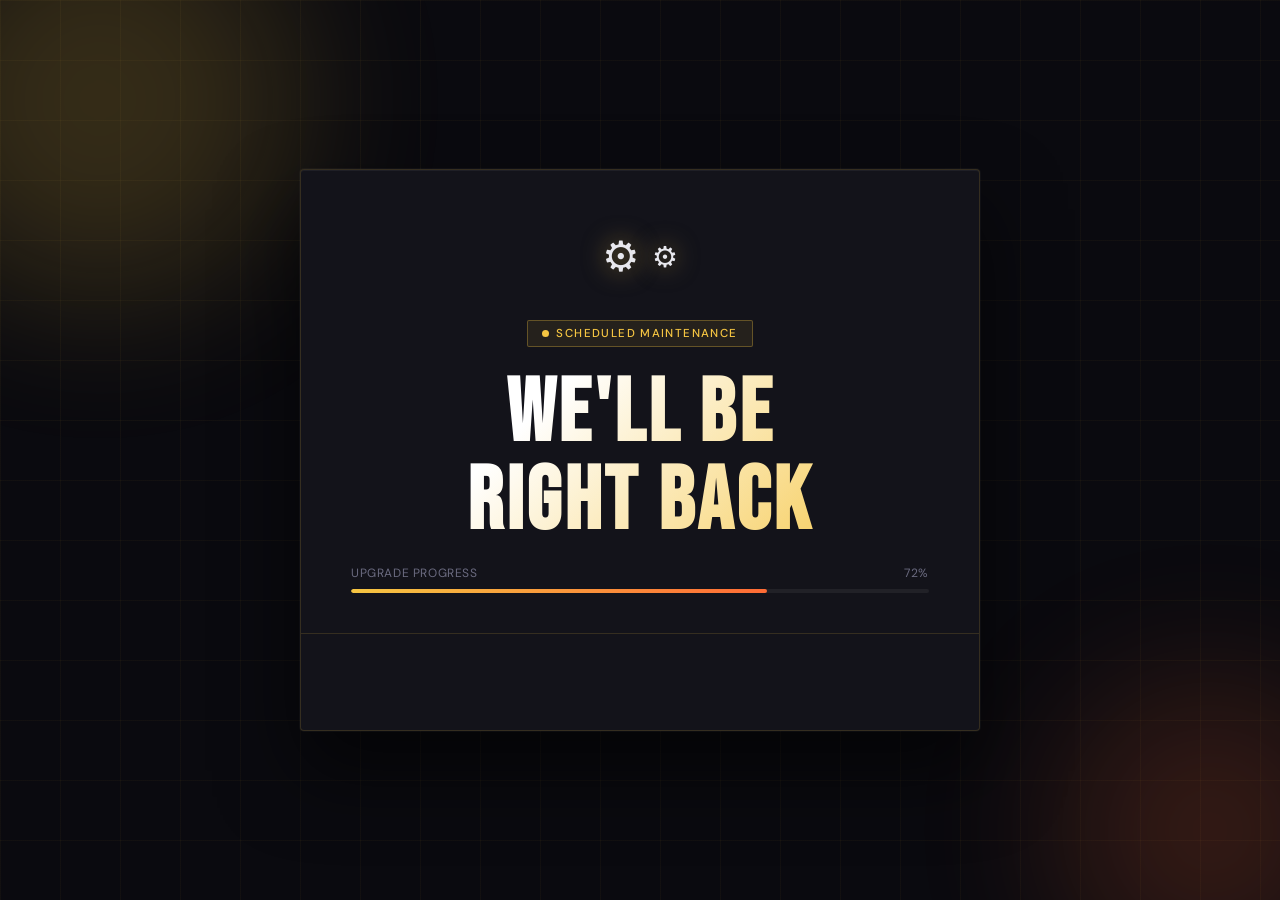
==== index.html @ 8ebd6e64 "3" ====
<!DOCTYPE html>
<html lang="en">
<head>
  <meta charset="UTF-8" />
  <meta name="viewport" content="width=device-width, initial-scale=1.0"/>
  <title>Under Maintenance</title>
  <link href="https://fonts.googleapis.com/css2?family=Bebas+Neue&family=DM+Sans:wght@300;400;500&display=swap" rel="stylesheet"/>
  <style>
    *, *::before, *::after { margin: 0; padding: 0; box-sizing: border-box; }

    :root {
      --bg: #0a0a0f;
      --card: #13131a;
      --accent: #f5c542;
      --accent2: #ff6b35;
      --text: #e8e8ee;
      --muted: #6b6b80;
      --border: rgba(245, 197, 66, 0.15);
    }

    body {
      background: var(--bg);
      color: var(--text);
      font-family: 'DM Sans', sans-serif;
      min-height: 100vh;
      display: flex;
      align-items: center;
      justify-content: center;
      overflow: hidden;
      position: relative;
    }

    /* Animated background grid */
    body::before {
      content: '';
      position: fixed;
      inset: 0;
      background-image:
        linear-gradient(rgba(245,197,66,0.04) 1px, transparent 1px),
        linear-gradient(90deg, rgba(245,197,66,0.04) 1px, transparent 1px);
      background-size: 60px 60px;
      animation: gridDrift 20s linear infinite;
      z-index: 0;
    }

    @keyframes gridDrift {
      0% { transform: translate(0,0); }
      100% { transform: translate(60px, 60px); }
    }

    /* Glow orbs */
    .orb {
      position: fixed;
      border-radius: 50%;
      filter: blur(80px);
      opacity: 0.18;
      z-index: 0;
      animation: pulse 6s ease-in-out infinite;
    }
    .orb1 {
      width: 400px; height: 400px;
      background: var(--accent);
      top: -100px; left: -100px;
      animation-delay: 0s;
    }
    .orb2 {
      width: 300px; height: 300px;
      background: var(--accent2);
      bottom: -80px; right: -80px;
      animation-delay: 3s;
    }

    @keyframes pulse {
      0%, 100% { transform: scale(1); opacity: 0.18; }
      50% { transform: scale(1.15); opacity: 0.28; }
    }

    /* Card */
    .container {
      position: relative;
      z-index: 1;
      max-width: 680px;
      width: 92%;
      padding: 60px 50px;
      background: var(--card);
      border: 1px solid var(--border);
      border-radius: 4px;
      text-align: center;
      animation: fadeUp 0.8s cubic-bezier(0.22,1,0.36,1) both;
      box-shadow:
        0 0 0 1px rgba(255,255,255,0.03),
        0 40px 80px rgba(0,0,0,0.6),
        inset 0 1px 0 rgba(255,255,255,0.05);
    }

    @keyframes fadeUp {
      from { opacity: 0; transform: translateY(30px); }
      to   { opacity: 1; transform: translateY(0); }
    }

    /* Gear icon */
    .gear-wrap {
      display: flex;
      justify-content: center;
      gap: 12px;
      margin-bottom: 36px;
    }

    .gear {
      font-size: 2.6rem;
      display: inline-block;
      animation: spin 8s linear infinite;
      filter: drop-shadow(0 0 12px rgba(245,197,66,0.5));
    }
    .gear.reverse { animation-direction: reverse; animation-duration: 5s; font-size: 1.8rem; margin-top: 8px; }

    @keyframes spin {
      from { transform: rotate(0deg); }
      to   { transform: rotate(360deg); }
    }

    /* Status badge */
    .badge {
      display: inline-flex;
      align-items: center;
      gap: 7px;
      background: rgba(245,197,66,0.08);
      border: 1px solid rgba(245,197,66,0.3);
      color: var(--accent);
      font-size: 0.72rem;
      font-weight: 500;
      letter-spacing: 0.12em;
      text-transform: uppercase;
      padding: 5px 14px;
      border-radius: 2px;
      margin-bottom: 24px;
    }

    .dot {
      width: 7px; height: 7px;
      background: var(--accent);
      border-radius: 50%;
      animation: blink 1.4s ease-in-out infinite;
    }

    @keyframes blink {
      0%, 100% { opacity: 1; } 50% { opacity: 0.2; }
    }

    h1 {
      font-family: 'Bebas Neue', sans-serif;
      font-size: clamp(3rem, 9vw, 5.5rem);
      letter-spacing: 0.04em;
      line-height: 1;
      margin-bottom: 18px;
      background: linear-gradient(135deg, #ffffff 30%, var(--accent) 100%);
      -webkit-background-clip: text;
      -webkit-text-fill-color: transparent;
      background-clip: text;
    }

    p {
      color: var(--muted);
      font-size: 1rem;
      line-height: 1.75;
      font-weight: 300;
      max-width: 440px;
      margin: 0 auto 40px;
    }

    /* Progress bar */
    .progress-label {
      display: flex;
      justify-content: space-between;
      font-size: 0.75rem;
      color: var(--muted);
      margin-bottom: 8px;
      letter-spacing: 0.05em;
      text-transform: uppercase;
    }

    .progress-track {
      height: 4px;
      background: rgba(255,255,255,0.06);
      border-radius: 2px;
      overflow: hidden;
      margin-bottom: 40px;
    }

    .progress-fill {
      height: 100%;
      width: 0%;
      background: linear-gradient(90deg, var(--accent), var(--accent2));
      border-radius: 2px;
      animation: fillBar 2.5s cubic-bezier(0.22,1,0.36,1) 0.5s forwards;
    }

    @keyframes fillBar {
      to { width: 72%; }
    }

    /* Divider */
    .divider {
      height: 1px;
      background: var(--border);
      margin: 0 -50px 36px;
    }

    /* Notify form */
    .notify-label {
      font-size: 0.78rem;
      color: var(--muted);
      letter-spacing: 0.08em;
      text-transform: uppercase;
      margin-bottom: 14px;
    }

    .notify-form {
      display: flex;
      gap: 10px;
      max-width: 420px;
      margin: 0 auto;
    }

    .notify-form input {
      flex: 1;
      background: rgba(255,255,255,0.04);
      border: 1px solid rgba(255,255,255,0.1);
      border-radius: 3px;
      color: var(--text);
      font-family: 'DM Sans', sans-serif;
      font-size: 0.9rem;
      padding: 12px 16px;
      outline: none;
      transition: border-color 0.2s;
    }

    .notify-form input::placeholder { color: var(--muted); }
    .notify-form input:focus { border-color: rgba(245,197,66,0.5); }

    .notify-form button {
      background: var(--accent);
      color: #0a0a0f;
      border: none;
      border-radius: 3px;
      font-family: 'DM Sans', sans-serif;
      font-size: 0.85rem;
      font-weight: 500;
      padding: 12px 22px;
      cursor: pointer;
      letter-spacing: 0.04em;
      white-space: nowrap;
      transition: background 0.2s, transform 0.15s;
    }

    .notify-form button:hover {
      background: #ffd166;
      transform: translateY(-1px);
    }

    .notify-form button:active { transform: translateY(0); }

    /* Footer */
    .footer {
      margin-top: 36px;
      font-size: 0.78rem;
      color: var(--muted);
    }

    .footer a {
      color: var(--accent);
      text-decoration: none;
      opacity: 0.8;
      transition: opacity 0.2s;
    }
    .footer a:hover { opacity: 1; }

    /* Responsive */
    @media (max-width: 520px) {
      .container { padding: 44px 28px; }
      .divider { margin: 0 -28px 32px; }
      .notify-form { flex-direction: column; }
      .notify-form button { width: 100%; }
    }
  </style>
</head>
<body>

  <div class="orb orb1"></div>
  <div class="orb orb2"></div>

  <div class="container">

    <div class="gear-wrap">
      <span class="gear">⚙</span>
      <span class="gear reverse">⚙</span>
    </div>

    <div class="badge">
      <span class="dot"></span>
      Scheduled Maintenance
    </div>

    <h1>We'll Be<br>Right Back</h1>

    
    <div class="progress-label">
      <span>Upgrade Progress</span>
      <span id="pct">72%</span>
    </div>
    <div class="progress-track">
      <div class="progress-fill"></div>
    </div>

    <div class="divider"></div>

  <script>
    function notify(btn) {
      const input = btn.previousElementSibling;
      if (!input.value || !input.value.includes('@')) {
        input.style.borderColor = 'rgba(255,100,100,0.6)';
        setTimeout(() => input.style.borderColor = '', 1200);
        return;
      }
      btn.textContent = '✓ Subscribed!';
      btn.style.background = '#4ade80';
      btn.style.color = '#0a0a0f';
      btn.disabled = true;
      input.disabled = true;
      input.style.opacity = '0.5';
    }
  </script>

</body>
</html>
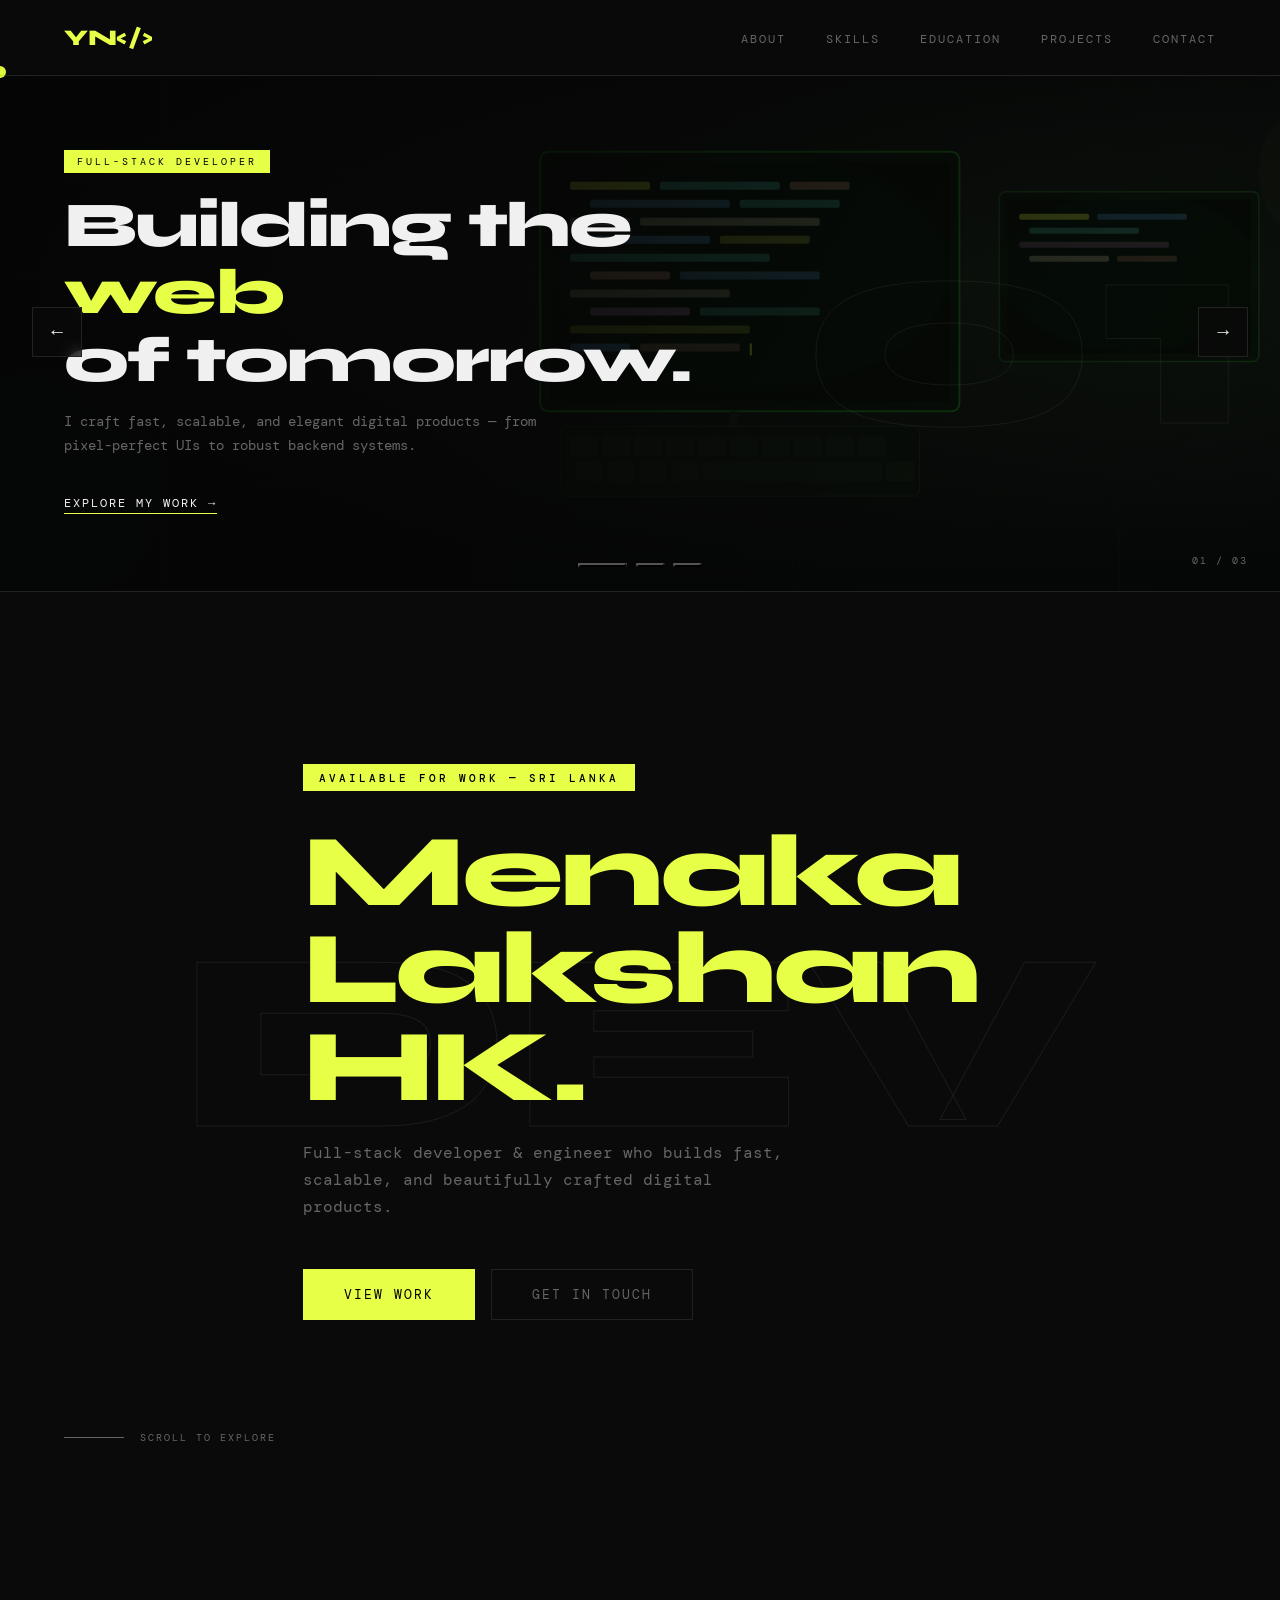
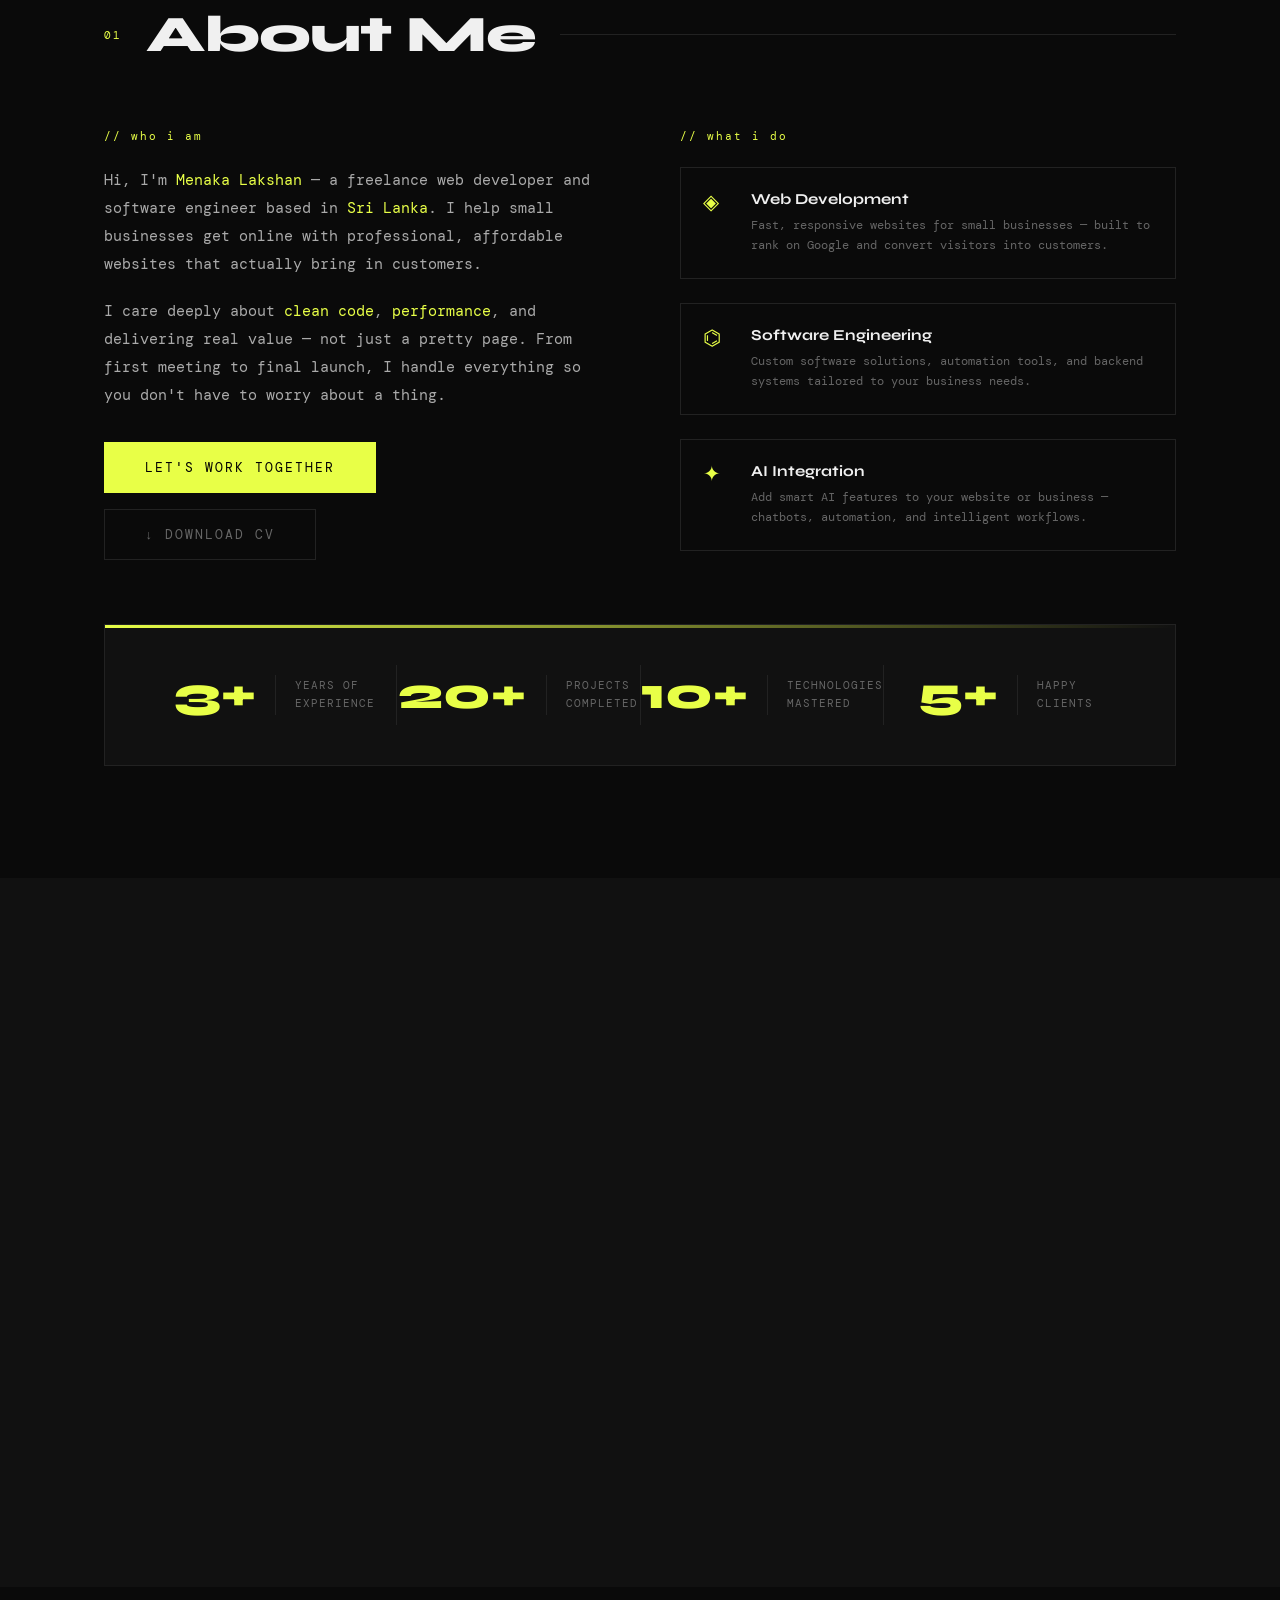
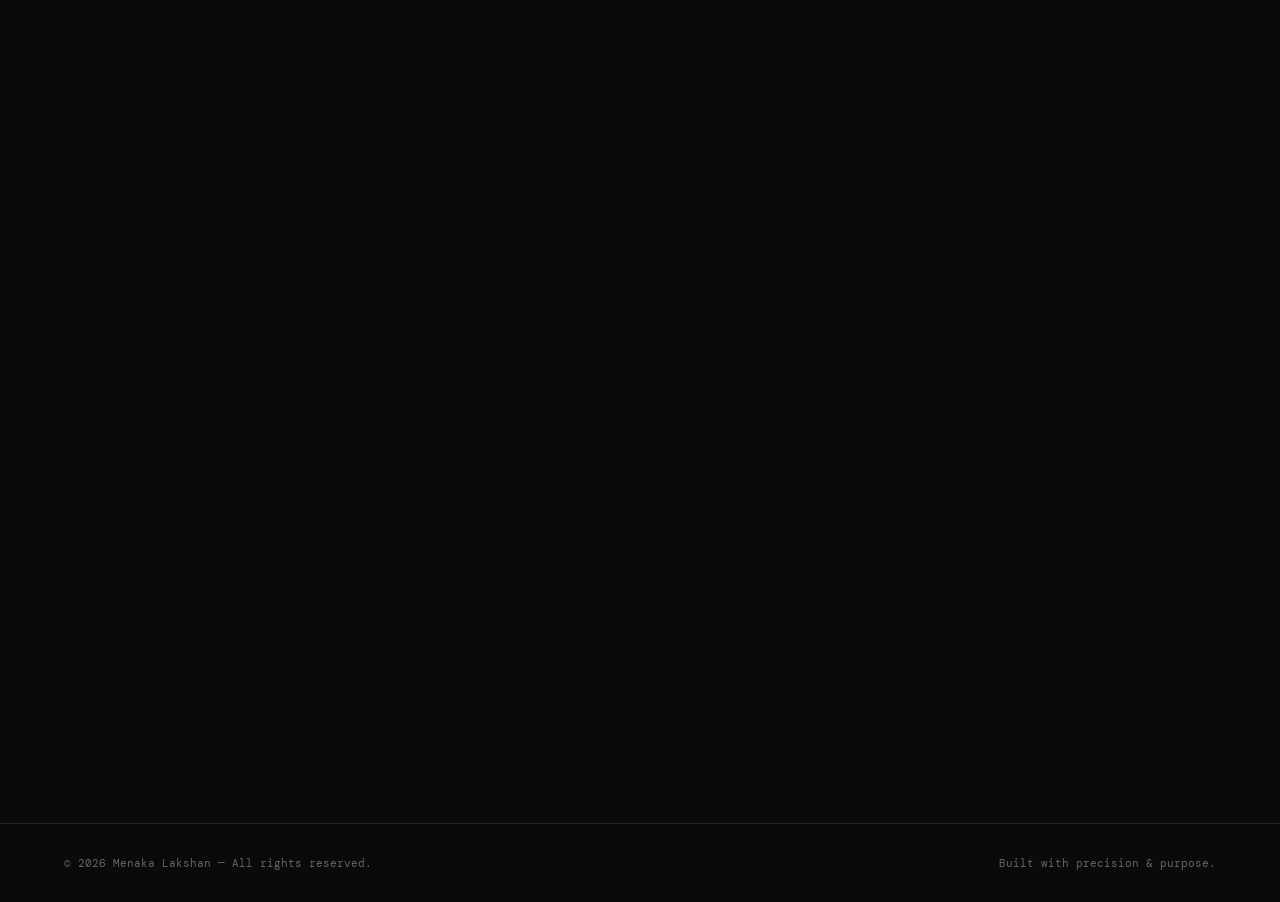
==== commit 1bd7c99f: "new 1" ====
--- a/index.html
+++ b/index.html
@@ -2,334 +2,1355 @@
 <html lang="en">
 <head>
   <meta charset="UTF-8" />
-  <meta name="viewport" content="width=device-width, initial-scale=1.0"/>
-  <title>Under Maintenance</title>
-  <link href="https://fonts.googleapis.com/css2?family=Bebas+Neue&family=DM+Sans:wght@300;400;500&display=swap" rel="stylesheet"/>
-  <style>
-    *, *::before, *::after { margin: 0; padding: 0; box-sizing: border-box; }
+  <meta name="viewport" content="width=device-width, initial-scale=1.0, viewport-fit=cover"/>
+  <!-- Canonical URL -->
+  <link rel="sitemap" type="application/xml" href="https://menakalakshan.com/sitemap.xml"/>
+  <link rel="canonical" href="https://menakalakshan.com/"/>
+
+  <!-- Open Graph Tags (Facebook, LinkedIn, WhatsApp) -->
+  <meta property="og:type" content="website"/>
+  <meta property="og:url" content="https://menakalakshan.com/"/>
+  <meta property="og:title" content="Menaka Lakshan | Web Developer &amp; Software Engineer Sri Lanka"/>
+  <meta property="og:description" content="Menaka Lakshan — freelance web developer in Sri Lanka. I build affordable websites for small businesses. AI &amp; software solutions. Get your business online today!"/>
+  <meta property="og:image" content="https://menakalakshan.com/assets/menaka-lakshan-og.jpg"/>
+  <meta property="og:image:width" content="1200"/>
+  <meta property="og:image:height" content="630"/>
+  <meta property="og:image:alt" content="Menaka Lakshan — Web Developer &amp; Software Engineer Sri Lanka"/>
+  <meta property="og:site_name" content="Menaka Lakshan Portfolio"/>
+  <meta property="og:locale" content="en_US"/>
+
+  <!-- Twitter / X Card Tags -->
+  <meta name="twitter:card" content="summary_large_image"/>
+  <meta name="twitter:url" content="https://menakalakshan.com/"/>
+  <meta name="twitter:title" content="Menaka Lakshan | Web Developer &amp; Software Engineer Sri Lanka"/>
+  <meta name="twitter:description" content="Menaka Lakshan — freelance web developer in Sri Lanka. I build affordable websites for small businesses. AI &amp; software solutions. Get your business online today!"/>
+  <meta name="twitter:image" content="https://menakalakshan.com/assets/menaka-lakshan-og.jpg"/>
+  <meta name="twitter:image:alt" content="Menaka Lakshan — Web Developer &amp; Software Engineer Sri Lanka"/>
+  <meta name="twitter:creator" content="@menakalakshan"/>
+  <meta name="twitter:site" content="@menakalakshan"/>
+
+  <!-- Extra SEO Meta Tags -->
+  <meta name="author" content="Menaka Lakshan"/>
+  <meta name="keywords" content="Menaka Lakshan, Menaka HK, web developer Sri Lanka, small business website Sri Lanka, affordable website design, freelance web developer, software engineer Sri Lanka, AI web development, business website Sri Lanka, web development for small business"/>
+  <meta name="robots" content="index, follow"/>
+  <meta name="theme-color" content="#e8ff47"/>
+
+  <meta name="description" content="Menaka Lakshan — freelance web developer in Sri Lanka. I build affordable websites for small businesses. AI &amp; software solutions. Get your business online today!"/>
+  <title>Menaka Lakshan | Web Developer & Software Engineer Sri Lanka — Small Business Websites, AI & Web Solutions</title>
+  <link rel="preconnect" href="https://fonts.googleapis.com"/>
+  <link rel="preconnect" href="https://fonts.gstatic.com" crossorigin/>
+  <link href="https://fonts.googleapis.com/css2?family=Syne:wght@400;700;800&family=DM+Mono:wght@300;400;500&display=swap" rel="stylesheet"/>
+  <!-- JSON-LD Structured Data -->
+  <script type="application/ld+json">
+  [
+    {
+      "@context": "https://schema.org",
+      "@type": "Person",
+      "name": "Menaka Lakshan",
+      "alternateName": ["Menaka HK", "Menaka Lakshan HK", "MENAKA LAKSHAN"],
+      "url": "https://menakalakshan.com",
+      "image": "https://menakalakshan.com/assets/menaka-lakshan-og.jpg",
+      "jobTitle": "Web Developer & Software Engineer",
+      "description": "Menaka Lakshan is a freelance web developer and software engineer in Sri Lanka who specializes in building professional, affordable websites for small businesses, along with AI solutions and software engineering services.",
+      "knowsAbout": [
+        "Web Development",
+        "Software Engineering",
+        "Artificial Intelligence",
+        "Small Business Websites",
+        "Full Stack Development",
+        "React",
+        "Node.js",
+        "UI/UX Design",
+        "Database Design",
+        "Cloud Deployment"
+      ],
+      "hasOccupation": {
+        "@type": "Occupation",
+        "name": "Web Developer",
+        "occupationLocation": {
+          "@type": "Country",
+          "name": "Sri Lanka"
+        },
+        "description": "Builds professional websites and web applications for small businesses and startups in Sri Lanka and worldwide.",
+        "skills": "Web Development, React, Node.js, Python, AI Integration, Software Engineering, Database Design, Cloud Hosting"
+      },
+      "address": {
+        "@type": "PostalAddress",
+        "addressCountry": "LK",
+        "addressLocality": "Sri Lanka"
+      },
+      "sameAs": [
+        "https://www.linkedin.com/in/menakalakshan",
+        "https://github.com/menakalakshan",
+        "https://www.facebook.com/menakalakshan",
+        "https://wa.me/94XXXXXXXXX"
+      ],
+      "contactPoint": {
+        "@type": "ContactPoint",
+        "contactType": "customer service",
+        "availableLanguage": ["English", "Sinhala"],
+        "areaServed": "Worldwide"
+      },
+      "offers": {
+        "@type": "Offer",
+        "name": "Web Development Services for Small Businesses",
+        "description": "Professional, affordable website design and development for small businesses. Includes AI integration, software engineering, and ongoing support.",
+        "areaServed": "Worldwide",
+        "url": "https://menakalakshan.com/#contact"
+      }
+    },
+    {
+      "@context": "https://schema.org",
+      "@type": "WebSite",
+      "name": "Menaka Lakshan — Web Developer Sri Lanka",
+      "url": "https://menakalakshan.com",
+      "description": "Portfolio of Menaka Lakshan, a freelance web developer and software engineer in Sri Lanka specializing in small business websites, AI solutions, and software engineering.",
+      "author": {
+        "@type": "Person",
+        "name": "Menaka Lakshan"
+      },
+      "potentialAction": {
+        "@type": "SearchAction",
+        "target": "https://menakalakshan.com/?s={search_term_string}",
+        "query-input": "required name=search_term_string"
+      },
+      "inLanguage": "en"
+    },
+    {
+      "@context": "https://schema.org",
+      "@type": "ProfessionalService",
+      "name": "Menaka Lakshan Web Development",
+      "url": "https://menakalakshan.com",
+      "image": "https://menakalakshan.com/assets/menaka-lakshan-og.jpg",
+      "description": "Professional web development services for small businesses in Sri Lanka and worldwide. Specializing in affordable business websites, AI integration, and software engineering.",
+      "founder": {
+        "@type": "Person",
+        "name": "Menaka Lakshan"
+      },
+      "areaServed": "Worldwide",
+      "serviceType": [
+        "Web Development",
+        "Software Engineering",
+        "AI Solutions",
+        "Small Business Websites",
+        "UI/UX Design"
+      ],
+      "priceRange": "$$",
+      "address": {
+        "@type": "PostalAddress",
+        "addressCountry": "LK",
+        "addressLocality": "Sri Lanka"
+      },
+      "sameAs": [
+        "https://www.linkedin.com/in/menakalakshan",
+        "https://github.com/menakalakshan",
+        "https://www.facebook.com/menakalakshan"
+      ]
+    }
+  ]
+  </script>
+
+<style>
+/* Menaka Lakshan Portfolio — style.css */
+/* menakalakshan.com */
+
+*, *::before, *::after { box-sizing: border-box; margin: 0; padding: 0; }
 
     :root {
-      --bg: #0a0a0f;
-      --card: #13131a;
-      --accent: #f5c542;
-      --accent2: #ff6b35;
-      --text: #e8e8ee;
-      --muted: #6b6b80;
-      --border: rgba(245, 197, 66, 0.15);
-    }
+      --bg: #0a0a0a;
+      --surface: #111111;
+      --accent: #e8ff47;
+      --accent2: #ff4747;
+      --text: #f0f0f0;
+      --muted: #666;
+      --border: #222;
+    }
+
+    html { scroll-behavior: smooth; }
 
     body {
       background: var(--bg);
       color: var(--text);
-      font-family: 'DM Sans', sans-serif;
+      font-family: 'DM Mono', monospace;
+      overflow-x: hidden;
+      cursor: none;
+    }
+
+    /* Custom cursor */
+    .cursor {
+      position: fixed;
+      width: 12px; height: 12px;
+      background: var(--accent);
+      border-radius: 50%;
+      pointer-events: none;
+      z-index: 9999;
+      transform: translate(-50%, -50%);
+      transition: width 0.2s, height 0.2s, background 0.2s;
+      mix-blend-mode: difference;
+    }
+    .cursor.grow { width: 40px; height: 40px; }
+
+    /* Nav */
+    nav {
+      position: fixed; top: 0; left: 0; right: 0;
+      z-index: 100;
+      display: flex; align-items: center; justify-content: space-between;
+      padding: 1.5rem 4rem;
+      background: rgba(10,10,10,0.85);
+      backdrop-filter: blur(12px);
+      border-bottom: 1px solid var(--border);
+    }
+    .nav-logo {
+      font-family: 'Syne', sans-serif;
+      font-weight: 800;
+      font-size: 1.4rem;
+      color: var(--accent);
+      letter-spacing: -0.5px;
+    }
+    .nav-links { display: flex; gap: 2.5rem; list-style: none; }
+    .nav-links a {
+      color: var(--muted);
+      text-decoration: none;
+      font-size: 0.75rem;
+      text-transform: uppercase;
+      letter-spacing: 2px;
+      transition: color 0.2s;
+    }
+    .nav-links a:hover { color: var(--accent); }
+
+    /* Carousel */
+    #carousel {
+      position: relative;
+      width: 100%;
+      margin-top: 72px; /* nav height */
+      overflow: hidden;
+      height: 520px;
+      background: var(--bg);
+      border-bottom: 1px solid var(--border);
+    }
+    .carousel-track {
+      display: flex;
+      height: 100%;
+      transition: transform 0.7s cubic-bezier(0.77, 0, 0.18, 1);
+      will-change: transform;
+    }
+    .carousel-slide {
+      min-width: 100%;
+      height: 100%;
+      position: relative;
+      display: flex;
+      align-items: center;
+      padding: 0 4rem;
+      overflow: hidden;
+      background-size: cover;
+      background-position: center;
+      background-repeat: no-repeat;
+    }
+    @keyframes kenburns {
+      from { transform: scale(1); }
+      to { transform: scale(1.04); }
+    }
+    .carousel-slide { animation: kenburns 10s ease-in-out infinite alternate; }
+    .carousel-slide::before {
+      content: '';
+      position: absolute; inset: 0;
+      background: linear-gradient(120deg, rgba(5,5,5,0.88) 40%, rgba(5,5,5,0.55) 100%);
+      z-index: 1;
+    }
+    .carousel-bg {
+      position: absolute; inset: 0;
+      font-family: 'Syne', sans-serif;
+      font-size: 22vw;
+      font-weight: 800;
+      color: transparent;
+      -webkit-text-stroke: 1px rgba(255,255,255,0.06);
+      display: flex; align-items: center; justify-content: flex-end;
+      padding-right: 2rem;
+      user-select: none; pointer-events: none;
+      z-index: 2;
+    }
+    .carousel-content {
+      position: relative; z-index: 2;
+      max-width: 680px;
+    }
+    .carousel-label {
+      display: inline-block;
+      font-size: 0.65rem;
+      letter-spacing: 3px;
+      text-transform: uppercase;
+      color: #000;
+      background: var(--accent);
+      padding: 0.3rem 0.8rem;
+      margin-bottom: 1.2rem;
+    }
+    .carousel-slide:nth-child(2) .carousel-label { background: var(--accent2); }
+    .carousel-slide:nth-child(3) .carousel-label { background: #47b8ff; }
+    .carousel-title {
+      font-family: 'Syne', sans-serif;
+      font-size: clamp(2rem, 5vw, 4rem);
+      font-weight: 800;
+      line-height: 1.05;
+      letter-spacing: -2px;
+      margin-bottom: 1rem;
+    }
+    .carousel-title em {
+      font-style: normal;
+      color: var(--accent);
+    }
+    .carousel-slide:nth-child(2) .carousel-title em { color: var(--accent2); }
+    .carousel-slide:nth-child(3) .carousel-title em { color: #47b8ff; }
+    .carousel-desc {
+      font-size: 0.85rem;
+      color: var(--muted);
+      line-height: 1.8;
+      max-width: 480px;
+      margin-bottom: 2rem;
+    }
+    .carousel-cta {
+      display: inline-flex; align-items: center; gap: 0.6rem;
+      font-size: 0.75rem; letter-spacing: 2px; text-transform: uppercase;
+      color: var(--text); text-decoration: none;
+      border-bottom: 1px solid var(--accent);
+      padding-bottom: 2px;
+      transition: color 0.2s;
+    }
+    .carousel-cta:hover { color: var(--accent); }
+
+    /* Nav arrows */
+    .carousel-arrow {
+      position: absolute; top: 50%; transform: translateY(-50%);
+      z-index: 10;
+      background: rgba(10,10,10,0.7);
+      border: 1px solid var(--border);
+      color: var(--text);
+      width: 50px; height: 50px;
+      display: flex; align-items: center; justify-content: center;
+      cursor: none;
+      font-size: 1.2rem;
+      transition: border-color 0.2s, background 0.2s;
+      backdrop-filter: blur(6px);
+    }
+    .carousel-arrow:hover { border-color: var(--accent); color: var(--accent); }
+    .carousel-arrow.prev { left: 2rem; }
+    .carousel-arrow.next { right: 2rem; }
+
+    /* Dots */
+    .carousel-dots {
+      position: absolute; bottom: 1.5rem; left: 50%; transform: translateX(-50%);
+      display: flex; gap: 0.6rem; z-index: 10;
+    }
+    .carousel-dot {
+      width: 28px; height: 3px;
+      background: var(--border);
+      cursor: none;
+      transition: background 0.3s, width 0.3s;
+    }
+    .carousel-dot.active { background: var(--accent); width: 48px; }
+
+    /* Slide counter */
+    .carousel-counter {
+      position: absolute; bottom: 1.5rem; right: 2rem;
+      font-size: 0.65rem; color: var(--muted); letter-spacing: 2px;
+      z-index: 10;
+    }
+
+    /* Sections */
+    section { padding: 7rem 4rem; max-width: 1200px; margin: 0 auto; }
+
+    /* Hero */
+    #hero {
       min-height: 100vh;
+      display: flex; flex-direction: column; justify-content: center;
+      position: relative;
+      max-width: 100%;
+      padding: 0 4rem;
+      overflow: hidden;
+    }
+    .hero-bg-text {
+      position: absolute;
+      top: 50%; left: 50%;
+      transform: translate(-50%, -50%);
+      font-family: 'Syne', sans-serif;
+      font-size: clamp(100px, 20vw, 260px);
+      font-weight: 800;
+      color: transparent;
+      -webkit-text-stroke: 1px #1c1c1c;
+      white-space: nowrap;
+      pointer-events: none;
+      user-select: none;
+      z-index: 0;
+    }
+    .hero-content { position: relative; z-index: 1; max-width: 1200px; margin: 0 auto; }
+    .hero-tag {
+      display: inline-block;
+      background: var(--accent);
+      color: #000;
+      font-size: 0.7rem;
+      font-weight: 500;
+      letter-spacing: 3px;
+      text-transform: uppercase;
+      padding: 0.4rem 1rem;
+      margin-bottom: 2rem;
+      animation: fadeUp 0.6s ease both;
+    }
+    .hero-name {
+      font-family: 'Syne', sans-serif;
+      font-size: clamp(3rem, 8vw, 7rem);
+      font-weight: 800;
+      line-height: 0.95;
+      letter-spacing: -3px;
+      animation: fadeUp 0.6s 0.1s ease both;
+    }
+    .hero-name span { color: var(--accent); }
+    .hero-subtitle {
+      margin-top: 1.5rem;
+      font-size: 1rem;
+      color: var(--muted);
+      max-width: 500px;
+      line-height: 1.7;
+      animation: fadeUp 0.6s 0.2s ease both;
+    }
+    .hero-cta {
+      margin-top: 3rem;
+      display: flex; gap: 1rem;
+      animation: fadeUp 0.6s 0.3s ease both;
+    }
+    .btn {
+      display: inline-block;
+      padding: 1rem 2.5rem;
+      text-decoration: none;
+      font-size: 0.8rem;
+      letter-spacing: 2px;
+      text-transform: uppercase;
+      font-family: 'DM Mono', monospace;
+      transition: all 0.2s;
+      border: 1px solid transparent;
+    }
+    .btn-primary { background: var(--accent); color: #000; }
+    .btn-primary:hover { background: transparent; color: var(--accent); border-color: var(--accent); }
+    .btn-outline { border-color: var(--border); color: var(--muted); }
+    .btn-outline:hover { border-color: var(--accent); color: var(--accent); }
+
+    .hero-scroll {
+      position: absolute; bottom: 3rem; left: 4rem;
+      display: flex; align-items: center; gap: 1rem;
+      font-size: 0.65rem; color: var(--muted); letter-spacing: 2px; text-transform: uppercase;
+      animation: fadeUp 0.6s 0.5s ease both;
+    }
+    .scroll-line { width: 60px; height: 1px; background: var(--muted); }
+
+    @keyframes fadeUp {
+      from { opacity: 0; transform: translateY(30px); }
+      to { opacity: 1; transform: translateY(0); }
+    }
+
+    /* Section header */
+    .section-header {
+      display: flex; align-items: center; gap: 1.5rem;
+      margin-bottom: 4rem;
+    }
+    .section-num {
+      font-size: 0.7rem; color: var(--accent); letter-spacing: 2px;
+    }
+    .section-title {
+      font-family: 'Syne', sans-serif;
+      font-size: clamp(2rem, 4vw, 3.5rem);
+      font-weight: 800;
+      letter-spacing: -1px;
+    }
+    .section-line { flex: 1; height: 1px; background: var(--border); }
+
+    /* ── ABOUT SECTION ─────────────────────────────── */
+
+    /* Bio tag */
+    .about-tag {
+      font-size: 0.7rem; color: var(--accent);
+      letter-spacing: 2px; margin-bottom: 1.5rem;
+    }
+
+    /* Top two-column layout */
+    .about-top {
+      display: grid;
+      grid-template-columns: 1fr 1fr;
+      gap: 5rem;
+      margin-bottom: 4rem;
+      align-items: start;
+    }
+
+    /* Bio */
+    .about-bio p {
+      font-size: 0.92rem; line-height: 1.9;
+      color: #aaa; margin-bottom: 1.2rem;
+    }
+    .about-bio p span { color: var(--accent); }
+    .about-actions {
+      display: flex; gap: 1rem; margin-top: 2rem; flex-wrap: wrap;
+    }
+
+    /* Services */
+    .service-list { display: flex; flex-direction: column; gap: 1.5rem; }
+    .service-item {
+      display: flex; gap: 1.2rem; align-items: flex-start;
+      padding: 1.4rem;
+      border: 1px solid var(--border);
+      transition: border-color 0.2s, transform 0.2s;
+      position: relative; overflow: hidden;
+    }
+    .service-item::before {
+      content: '';
+      position: absolute; bottom: 0; left: 0;
+      width: 0; height: 2px;
+      background: var(--accent);
+      transition: width 0.3s ease;
+    }
+    .service-item:hover { border-color: #2a2a2a; transform: translateX(4px); }
+    .service-item:hover::before { width: 100%; }
+    .service-icon {
+      font-size: 1.3rem; color: var(--accent);
+      min-width: 28px; margin-top: 2px;
+      line-height: 1;
+    }
+    .service-title {
+      font-family: 'Syne', sans-serif;
+      font-size: 0.95rem; font-weight: 700;
+      margin-bottom: 0.4rem; color: var(--text);
+    }
+    .service-desc {
+      font-size: 0.75rem; color: var(--muted); line-height: 1.7;
+    }
+
+    /* Stats bar */
+    .about-stats-bar {
+      display: flex;
+      align-items: center;
+      justify-content: space-between;
+      border: 1px solid var(--border);
+      padding: 2.5rem 3rem;
+      background: var(--surface);
+      position: relative;
+      overflow: hidden;
+    }
+    .about-stats-bar::before {
+      content: '';
+      position: absolute; top: 0; left: 0;
+      width: 100%; height: 3px;
+      background: linear-gradient(90deg, var(--accent), transparent);
+    }
+    .stat-item {
+      display: flex; align-items: center; gap: 1.2rem;
+      flex: 1; justify-content: center;
+    }
+    .stat-num {
+      font-family: 'Syne', sans-serif;
+      font-size: 2.8rem; font-weight: 800;
+      color: var(--accent); line-height: 1;
+      white-space: nowrap;
+    }
+    .stat-divider {
+      width: 1px; height: 40px;
+      background: var(--border);
+    }
+    .stat-label {
+      font-size: 0.7rem; color: var(--muted);
+      letter-spacing: 1px; line-height: 1.6;
+      text-transform: uppercase;
+    }
+    .stat-sep {
+      width: 1px; height: 60px;
+      background: var(--border);
+      flex-shrink: 0;
+    }
+
+    /* Skills */
+    #skills { background: var(--surface); max-width: 100%; }
+    #skills > * { max-width: 1200px; margin-left: auto; margin-right: auto; }
+    #skills .section-header { max-width: 1200px; margin-left: auto; margin-right: auto; }
+    .skills-grid {
+      max-width: 1200px; margin: 0 auto;
+      display: grid; grid-template-columns: repeat(auto-fit, minmax(280px, 1fr)); gap: 1.5rem;
+    }
+    .skill-category {
+      border: 1px solid var(--border);
+      padding: 2rem;
+      transition: border-color 0.2s, transform 0.2s;
+    }
+    .skill-category:hover { border-color: var(--accent); transform: translateY(-4px); }
+    .skill-cat-title {
+      font-family: 'Syne', sans-serif;
+      font-size: 1rem; font-weight: 700;
+      margin-bottom: 1.5rem;
+      color: var(--accent);
+      display: flex; align-items: center; gap: 0.5rem;
+    }
+    .skill-cat-title::before {
+      content: '//';
+      color: var(--muted);
+      font-weight: 400;
+    }
+    .skill-tags { display: flex; flex-wrap: wrap; gap: 0.5rem; }
+    .skill-tag {
+      background: var(--bg);
+      border: 1px solid var(--border);
+      padding: 0.3rem 0.75rem;
+      font-size: 0.7rem;
+      color: #aaa;
+      transition: all 0.2s;
+    }
+    .skill-tag:hover { border-color: var(--accent); color: var(--accent); }
+
+    /* Education */
+    .edu-list { display: flex; flex-direction: column; gap: 1.5rem; }
+    .edu-item {
+      border: 1px solid var(--border);
+      padding: 2rem 2.5rem;
+      display: grid; grid-template-columns: 1fr auto;
+      gap: 1rem; align-items: start;
+      transition: border-color 0.2s;
+      position: relative; overflow: hidden;
+    }
+    .edu-item::after {
+      content: '';
+      position: absolute; bottom: 0; left: 0;
+      width: 0; height: 2px;
+      background: var(--accent);
+      transition: width 0.3s;
+    }
+    .edu-item:hover { border-color: #333; }
+    .edu-item:hover::after { width: 100%; }
+    .edu-degree {
+      font-family: 'Syne', sans-serif;
+      font-size: 1.1rem; font-weight: 700;
+      margin-bottom: 0.3rem;
+    }
+    .edu-school { color: var(--accent); font-size: 0.85rem; margin-bottom: 0.5rem; }
+    .edu-desc { color: var(--muted); font-size: 0.78rem; line-height: 1.7; }
+    .edu-year {
+      font-size: 0.7rem; color: var(--muted);
+      border: 1px solid var(--border);
+      padding: 0.3rem 0.75rem;
+      white-space: nowrap; height: fit-content;
+    }
+
+    /* Projects */
+    .projects-grid {
+      display: grid; grid-template-columns: repeat(auto-fit, minmax(340px, 1fr)); gap: 1.5rem;
+    }
+    .project-card {
+      border: 1px solid var(--border);
+      padding: 2.5rem;
+      position: relative; overflow: hidden;
+      transition: border-color 0.3s, transform 0.3s;
+      display: flex; flex-direction: column;
+    }
+    .project-card:hover { border-color: var(--accent); transform: translateY(-6px); }
+    .project-num {
+      font-size: 0.65rem; color: var(--muted); letter-spacing: 2px; margin-bottom: 1rem;
+    }
+    .project-title {
+      font-family: 'Syne', sans-serif;
+      font-size: 1.4rem; font-weight: 800; margin-bottom: 1rem;
+    }
+    .project-desc { color: #888; font-size: 0.82rem; line-height: 1.8; flex: 1; }
+    .project-tags { display: flex; flex-wrap: wrap; gap: 0.5rem; margin: 1.5rem 0; }
+    .project-tag {
+      background: rgba(232,255,71,0.08);
+      border: 1px solid rgba(232,255,71,0.2);
+      color: var(--accent);
+      font-size: 0.65rem; padding: 0.2rem 0.6rem;
+      letter-spacing: 1px;
+    }
+    .project-link {
+      display: inline-flex; align-items: center; gap: 0.5rem;
+      color: var(--text); text-decoration: none;
+      font-size: 0.75rem; letter-spacing: 1px;
+      margin-top: auto;
+      transition: color 0.2s;
+    }
+    .project-link:hover { color: var(--accent); }
+    .project-link::after { content: '→'; transition: transform 0.2s; }
+    .project-link:hover::after { transform: translateX(4px); }
+
+    /* Featured project */
+    .project-card.featured {
+      grid-column: 1 / -1;
+      display: grid; grid-template-columns: 1fr 1fr; gap: 3rem;
+      background: linear-gradient(135deg, #111 0%, #0f0f0f 100%);
+    }
+    .project-card.featured .project-title { font-size: 2rem; }
+    .project-featured-badge {
+      display: inline-block;
+      background: var(--accent); color: #000;
+      font-size: 0.6rem; letter-spacing: 2px; padding: 0.2rem 0.6rem;
+      margin-bottom: 0.75rem; text-transform: uppercase;
+    }
+
+    /* Contact */
+    #contact { text-align: center; }
+    #contact .section-header { justify-content: center; }
+    .contact-headline {
+      font-family: 'Syne', sans-serif;
+      font-size: clamp(2.5rem, 6vw, 5rem);
+      font-weight: 800;
+      letter-spacing: -2px;
+      margin-bottom: 1rem;
+    }
+    .contact-headline span { color: var(--accent); }
+    .contact-sub { color: var(--muted); font-size: 0.9rem; margin-bottom: 3rem; }
+    .contact-links { display: flex; justify-content: center; gap: 1.5rem; flex-wrap: wrap; }
+    .contact-link {
+      display: flex; align-items: center; gap: 0.75rem;
+      color: var(--muted); text-decoration: none;
+      border: 1px solid var(--border);
+      padding: 1rem 2rem;
+      font-size: 0.8rem;
+      transition: all 0.2s;
+    }
+    .contact-link:hover { border-color: var(--accent); color: var(--accent); }
+
+    /* Footer */
+    footer {
+      border-top: 1px solid var(--border);
+      padding: 2rem 4rem;
+      display: flex; justify-content: space-between; align-items: center;
+      color: var(--muted); font-size: 0.7rem;
+    }
+
+
+    /* Fixed person background image */
+    #page-content {
+      position: relative;
+    }
+    #person-bg {
+      position: fixed;
+      top: 0; left: 0; right: 0; bottom: 0;
+      z-index: 0;
+      pointer-events: none;
       display: flex;
       align-items: center;
       justify-content: center;
-      overflow: hidden;
-      position: relative;
-    }
-
-    /* Animated background grid */
-    body::before {
-      content: '';
-      position: fixed;
-      inset: 0;
-      background-image:
-        linear-gradient(rgba(245,197,66,0.04) 1px, transparent 1px),
-        linear-gradient(90deg, rgba(245,197,66,0.04) 1px, transparent 1px);
-      background-size: 60px 60px;
-      animation: gridDrift 20s linear infinite;
-      z-index: 0;
-    }
-
-    @keyframes gridDrift {
-      0% { transform: translate(0,0); }
-      100% { transform: translate(60px, 60px); }
-    }
-
-    /* Glow orbs */
-    .orb {
-      position: fixed;
-      border-radius: 50%;
-      filter: blur(80px);
-      opacity: 0.18;
-      z-index: 0;
-      animation: pulse 6s ease-in-out infinite;
-    }
-    .orb1 {
-      width: 400px; height: 400px;
-      background: var(--accent);
-      top: -100px; left: -100px;
-      animation-delay: 0s;
-    }
-    .orb2 {
-      width: 300px; height: 300px;
-      background: var(--accent2);
-      bottom: -80px; right: -80px;
-      animation-delay: 3s;
-    }
-
-    @keyframes pulse {
-      0%, 100% { transform: scale(1); opacity: 0.18; }
-      50% { transform: scale(1.15); opacity: 0.28; }
-    }
-
-    /* Card */
-    .container {
+      /* Only visible when scrolled past carousel */
+    }
+    #person-bg img {
+      height: 92vh;
+      max-height: 900px;
+      width: auto;
+      object-fit: contain;
+      opacity: 0.08;
+      filter: grayscale(100%) contrast(1.2);
+      user-select: none;
+      pointer-events: none;
+    }
+    /* All sections need z-index above the background */
+    #page-content section,
+    #page-content footer {
       position: relative;
       z-index: 1;
-      max-width: 680px;
-      width: 92%;
-      padding: 60px 50px;
-      background: var(--card);
-      border: 1px solid var(--border);
-      border-radius: 4px;
-      text-align: center;
-      animation: fadeUp 0.8s cubic-bezier(0.22,1,0.36,1) both;
-      box-shadow:
-        0 0 0 1px rgba(255,255,255,0.03),
-        0 40px 80px rgba(0,0,0,0.6),
-        inset 0 1px 0 rgba(255,255,255,0.05);
-    }
-
-    @keyframes fadeUp {
-      from { opacity: 0; transform: translateY(30px); }
-      to   { opacity: 1; transform: translateY(0); }
-    }
-
-    /* Gear icon */
-    .gear-wrap {
-      display: flex;
-      justify-content: center;
-      gap: 12px;
-      margin-bottom: 36px;
-    }
-
-    .gear {
-      font-size: 2.6rem;
-      display: inline-block;
-      animation: spin 8s linear infinite;
-      filter: drop-shadow(0 0 12px rgba(245,197,66,0.5));
-    }
-    .gear.reverse { animation-direction: reverse; animation-duration: 5s; font-size: 1.8rem; margin-top: 8px; }
-
-    @keyframes spin {
-      from { transform: rotate(0deg); }
-      to   { transform: rotate(360deg); }
-    }
-
-    /* Status badge */
-    .badge {
-      display: inline-flex;
-      align-items: center;
-      gap: 7px;
-      background: rgba(245,197,66,0.08);
-      border: 1px solid rgba(245,197,66,0.3);
-      color: var(--accent);
-      font-size: 0.72rem;
-      font-weight: 500;
-      letter-spacing: 0.12em;
-      text-transform: uppercase;
-      padding: 5px 14px;
-      border-radius: 2px;
-      margin-bottom: 24px;
-    }
-
-    .dot {
-      width: 7px; height: 7px;
-      background: var(--accent);
-      border-radius: 50%;
-      animation: blink 1.4s ease-in-out infinite;
-    }
-
-    @keyframes blink {
-      0%, 100% { opacity: 1; } 50% { opacity: 0.2; }
-    }
-
-    h1 {
-      font-family: 'Bebas Neue', sans-serif;
-      font-size: clamp(3rem, 9vw, 5.5rem);
-      letter-spacing: 0.04em;
-      line-height: 1;
-      margin-bottom: 18px;
-      background: linear-gradient(135deg, #ffffff 30%, var(--accent) 100%);
-      -webkit-background-clip: text;
-      -webkit-text-fill-color: transparent;
-      background-clip: text;
-    }
-
-    p {
-      color: var(--muted);
-      font-size: 1rem;
-      line-height: 1.75;
-      font-weight: 300;
-      max-width: 440px;
-      margin: 0 auto 40px;
-    }
-
-    /* Progress bar */
-    .progress-label {
-      display: flex;
-      justify-content: space-between;
-      font-size: 0.75rem;
-      color: var(--muted);
-      margin-bottom: 8px;
-      letter-spacing: 0.05em;
-      text-transform: uppercase;
-    }
-
-    .progress-track {
-      height: 4px;
-      background: rgba(255,255,255,0.06);
-      border-radius: 2px;
+    }
+
+
+    /* Screen reader only — visible to Google & screen readers, hidden visually */
+    .sr-only {
+      position: absolute;
+      width: 1px; height: 1px;
+      padding: 0; margin: -1px;
       overflow: hidden;
-      margin-bottom: 40px;
-    }
-
-    .progress-fill {
-      height: 100%;
-      width: 0%;
-      background: linear-gradient(90deg, var(--accent), var(--accent2));
-      border-radius: 2px;
-      animation: fillBar 2.5s cubic-bezier(0.22,1,0.36,1) 0.5s forwards;
-    }
-
-    @keyframes fillBar {
-      to { width: 72%; }
-    }
-
-    /* Divider */
-    .divider {
-      height: 1px;
-      background: var(--border);
-      margin: 0 -50px 36px;
-    }
-
-    /* Notify form */
-    .notify-label {
-      font-size: 0.78rem;
-      color: var(--muted);
-      letter-spacing: 0.08em;
-      text-transform: uppercase;
-      margin-bottom: 14px;
-    }
-
-    .notify-form {
-      display: flex;
-      gap: 10px;
-      max-width: 420px;
-      margin: 0 auto;
-    }
-
-    .notify-form input {
-      flex: 1;
-      background: rgba(255,255,255,0.04);
-      border: 1px solid rgba(255,255,255,0.1);
-      border-radius: 3px;
-      color: var(--text);
-      font-family: 'DM Sans', sans-serif;
-      font-size: 0.9rem;
-      padding: 12px 16px;
-      outline: none;
-      transition: border-color 0.2s;
-    }
-
-    .notify-form input::placeholder { color: var(--muted); }
-    .notify-form input:focus { border-color: rgba(245,197,66,0.5); }
-
-    .notify-form button {
-      background: var(--accent);
-      color: #0a0a0f;
+      clip: rect(0,0,0,0);
+      white-space: nowrap;
+      border: 0;
+    }
+    .accent { color: var(--accent); }
+
+    /* Performance — skip rendering off-screen sections until scrolled to */
+    #skills, #education, #projects, #contact {
+      content-visibility: auto;
+      contain-intrinsic-size: 0 500px;
+    }
+
+    /* Reveal animation */
+    .reveal {
+      opacity: 0; transform: translateY(40px);
+      transition: opacity 0.7s ease, transform 0.7s ease;
+    }
+    .reveal.visible { opacity: 1; transform: translateY(0); }
+
+
+        /* Respect user's reduced motion preference */
+    @media (prefers-reduced-motion: reduce) {
+      *, *::before, *::after {
+        animation-duration: 0.01ms !important;
+        animation-iteration-count: 1 !important;
+        transition-duration: 0.01ms !important;
+      }
+    }
+
+
+
+    /* ═══════════════════════════════════════════
+       HAMBURGER MENU STYLES
+    ═══════════════════════════════════════════ */
+    .nav-hamburger {
+      display: none;
+      flex-direction: column;
+      gap: 5px;
+      background: none;
       border: none;
-      border-radius: 3px;
-      font-family: 'DM Sans', sans-serif;
-      font-size: 0.85rem;
-      font-weight: 500;
-      padding: 12px 22px;
-      cursor: pointer;
-      letter-spacing: 0.04em;
-      white-space: nowrap;
-      transition: background 0.2s, transform 0.15s;
-    }
-
-    .notify-form button:hover {
-      background: #ffd166;
-      transform: translateY(-1px);
-    }
-
-    .notify-form button:active { transform: translateY(0); }
-
-    /* Footer */
-    .footer {
-      margin-top: 36px;
-      font-size: 0.78rem;
-      color: var(--muted);
-    }
-
-    .footer a {
-      color: var(--accent);
-      text-decoration: none;
-      opacity: 0.8;
-      transition: opacity 0.2s;
-    }
-    .footer a:hover { opacity: 1; }
-
-    /* Responsive */
-    @media (max-width: 520px) {
-      .container { padding: 44px 28px; }
-      .divider { margin: 0 -28px 32px; }
-      .notify-form { flex-direction: column; }
-      .notify-form button { width: 100%; }
-    }
-  </style>
+      cursor: none;
+      padding: 4px;
+      z-index: 200;
+    }
+    .nav-hamburger span {
+      display: block;
+      width: 24px; height: 2px;
+      background: var(--text);
+      transition: all 0.3s ease;
+      transform-origin: center;
+    }
+    .nav-hamburger.open span:nth-child(1) { transform: translateY(7px) rotate(45deg); }
+    .nav-hamburger.open span:nth-child(2) { opacity: 0; transform: scaleX(0); }
+    .nav-hamburger.open span:nth-child(3) { transform: translateY(-7px) rotate(-45deg); }
+    .nav-overlay {
+      display: none;
+      position: fixed; inset: 0;
+      background: rgba(0,0,0,0.6);
+      z-index: 140;
+    }
+    .nav-overlay.open { display: block; }
+
+    /* ═══════════════════════════════════════════
+       TABLET (max 900px)
+    ═══════════════════════════════════════════ */
+    @media (max-width: 900px) {
+      nav { padding: 1.2rem 2rem; }
+      .nav-links { gap: 1.5rem; }
+      .nav-links a { font-size: 0.7rem; }
+      #carousel { height: 420px; }
+      .carousel-content { max-width: 520px; }
+      .carousel-title { font-size: clamp(1.8rem, 4vw, 2.8rem); }
+      .about-stats { grid-template-columns: 1fr 1fr; }
+      .projects-grid { grid-template-columns: 1fr; }
+      .project-card.featured { grid-column: auto; grid-template-columns: 1fr; }
+    }
+
+    /* ═══════════════════════════════════════════
+       MOBILE (max 768px)
+    ═══════════════════════════════════════════ */
+    @media (max-width: 768px) {
+      nav { padding: 1rem 1.5rem; }
+      .nav-hamburger { display: flex; }
+      .nav-links {
+        position: fixed;
+        top: 0; right: -100%;
+        width: 75vw; max-width: 300px;
+        height: 100vh;
+        background: rgba(10,10,10,0.97);
+        backdrop-filter: blur(20px);
+        border-left: 1px solid var(--border);
+        flex-direction: column;
+        justify-content: center;
+        align-items: flex-start;
+        gap: 2rem;
+        padding: 4rem 2.5rem;
+        transition: right 0.4s cubic-bezier(0.77, 0, 0.18, 1);
+        z-index: 150;
+      }
+      .nav-links.open { right: 0; }
+      .nav-links a { font-size: 1rem; letter-spacing: 3px; color: var(--text); }
+      #carousel { height: 360px; margin-top: 60px; }
+      .carousel-slide { padding: 0 1.5rem; }
+      .carousel-content { max-width: 100%; }
+      .carousel-title { font-size: clamp(1.6rem, 6vw, 2.4rem); letter-spacing: -1px; }
+      .carousel-desc { font-size: 0.78rem; }
+      .carousel-arrow { width: 38px; height: 38px; font-size: 1rem; }
+      .carousel-arrow.prev { left: 0.8rem; }
+      .carousel-arrow.next { right: 0.8rem; }
+      .carousel-bg { font-size: 40vw; }
+      #hero { padding: 0 1.5rem; min-height: 90vh; }
+      .hero-name { letter-spacing: -2px; }
+      .hero-cta { flex-direction: column; gap: 0.75rem; }
+      .btn { text-align: center; padding: 0.85rem 2rem; }
+      .hero-scroll { left: 1.5rem; }
+      section { padding: 4rem 1.5rem; }
+      .about-top { grid-template-columns: 1fr; gap: 3rem; }
+      .about-stats-bar { flex-wrap: wrap; gap: 1.5rem; padding: 2rem 1.5rem; justify-content: center; }
+      .stat-item { flex: 0 0 40%; justify-content: flex-start; }
+      .stat-sep { display: none; }
+      .stat-num { font-size: 2.2rem; }
+      .about-actions { flex-direction: column; }
+      .about-actions .btn { text-align: center; }
+      #skills { padding: 4rem 1.5rem; }
+      .skills-grid { grid-template-columns: 1fr; }
+      .edu-item { grid-template-columns: 1fr; gap: 0.5rem; }
+      .edu-year { width: fit-content; }
+      .projects-grid { grid-template-columns: 1fr; }
+      .project-card { padding: 1.5rem; }
+      .project-card.featured { grid-column: auto; grid-template-columns: 1fr; }
+      .contact-links { flex-direction: column; align-items: center; }
+      .contact-link { width: 100%; justify-content: center; }
+      .contact-headline { font-size: clamp(2rem, 8vw, 3rem); }
+      .section-title { font-size: clamp(1.8rem, 6vw, 2.5rem); }
+      footer { flex-direction: column; gap: 0.75rem; text-align: center; padding: 1.5rem; }
+      .carousel-slide { animation: none !important; }
+      .skill-category:hover { transform: none; }
+      .project-card:hover { transform: none; }
+    }
+
+    /* ═══════════════════════════════════════════
+       SMALL MOBILE (max 480px)
+    ═══════════════════════════════════════════ */
+    @media (max-width: 480px) {
+      .nav-logo { font-size: 1.1rem; }
+      #carousel { height: 300px; }
+      .carousel-title { font-size: clamp(1.4rem, 7vw, 2rem); }
+      .carousel-label { font-size: 0.58rem; }
+      .carousel-desc { display: none; }
+      .hero-name { font-size: clamp(2.5rem, 12vw, 4rem); }
+      .about-stats { grid-template-columns: 1fr 1fr; gap: 0.75rem; }
+      .stat-num { font-size: 1.8rem; }
+      .stat-item { flex: 0 0 100%; }
+      .skill-tags { gap: 0.4rem; }
+      .skill-tag { font-size: 0.65rem; padding: 0.25rem 0.5rem; }
+      .project-card { padding: 1.2rem; }
+      .project-title { font-size: 1.2rem; }
+      .edu-item { padding: 1.2rem 1.5rem; }
+      section { padding: 3.5rem 1.2rem; }
+      .btn { padding: 0.75rem 1.5rem; font-size: 0.72rem; }
+      .contact-link { padding: 0.85rem 1.5rem; font-size: 0.75rem; }
+      .cursor { display: none; }
+      body { cursor: auto; }
+    }
+</style>
 </head>
 <body>
 
-  <div class="orb orb1"></div>
-  <div class="orb orb2"></div>
-
-  <div class="container">
-
-    <div class="gear-wrap">
-      <span class="gear">⚙</span>
-      <span class="gear reverse">⚙</span>
-    </div>
-
-    <div class="badge">
-      <span class="dot"></span>
-      Scheduled Maintenance
-    </div>
-
-    <h1>We'll Be<br>Right Back</h1>
-
-    
-    <div class="progress-label">
-      <span>Upgrade Progress</span>
-      <span id="pct">72%</span>
-    </div>
-    <div class="progress-track">
-      <div class="progress-fill"></div>
-    </div>
-
-    <div class="divider"></div>
-
-  <script>
-    function notify(btn) {
-      const input = btn.previousElementSibling;
-      if (!input.value || !input.value.includes('@')) {
-        input.style.borderColor = 'rgba(255,100,100,0.6)';
-        setTimeout(() => input.style.borderColor = '', 1200);
-        return;
+<div class="cursor" id="cursor"></div>
+<div class="nav-overlay" id="navOverlay"></div>
+
+<!-- NAV -->
+<nav>
+  <div class="nav-logo">YN&lt;/&gt;</div>
+  <ul class="nav-links" id="navLinks">
+    <li><a href="#about">About</a></li>
+    <li><a href="#skills">Skills</a></li>
+    <li><a href="#education">Education</a></li>
+    <li><a href="#projects">Projects</a></li>
+    <li><a href="#contact">Contact</a></li>
+  </ul>
+  <button class="nav-hamburger" id="hamburger" aria-label="Toggle navigation menu" aria-expanded="false">
+    <span></span><span></span><span></span>
+  </button>
+</nav>
+
+<!-- CAROUSEL -->
+<div id="carousel" role="region" aria-label="Menaka Lakshan portfolio highlights carousel" aria-roledescription="carousel">
+  <div class="carousel-track" id="carouselTrack">
+    <!-- Slide 1: Profile / personal -->
+    <div class="carousel-slide" role="img" aria-label="Menaka Lakshan — Web Developer building professional websites for small businesses in Sri Lanka" style="background-image: url('[data-uri]');">
+      <div class="carousel-bg">01</div>
+      <div class="carousel-content">
+        <div class="carousel-label">Full-Stack Developer</div>
+        <div class="carousel-title">Building the <em>web</em><br/>of tomorrow.</div>
+        <p class="carousel-desc">I craft fast, scalable, and elegant digital products — from pixel-perfect UIs to robust backend systems.</p>
+        <a href="#about" class="carousel-cta">Explore My Work →</a>
+      </div>
+    </div>
+    <!-- Slide 2: Project / code screenshot -->
+    <div class="carousel-slide" role="img" aria-label="Code editor showing Menaka Lakshan web development projects — React, Node.js, TypeScript" style="background-image: url('[data-uri]');">
+      <div class="carousel-bg">02</div>
+      <div class="carousel-content">
+        <div class="carousel-label">Open Source Contributor</div>
+        <div class="carousel-title">Code that <em>matters</em>,<br/>shipped daily.</div>
+        <p class="carousel-desc">Passionate about open-source and developer tooling. I build things that make other developers' lives easier.</p>
+        <a href="#projects" class="carousel-cta">See Projects →</a>
+      </div>
+    </div>
+    <!-- Slide 3: Abstract tech -->
+    <div class="carousel-slide" role="img" aria-label="Abstract tech circuit board — Menaka Lakshan AI and software engineering services Sri Lanka" style="background-image: url('[data-uri]');">
+      <div class="carousel-bg">03</div>
+      <div class="carousel-content">
+        <div class="carousel-label">Available for Hire</div>
+        <div class="carousel-title">Let's build<br/>something <em>great.</em></div>
+        <p class="carousel-desc">Looking for a developer who cares about both engineering quality and user experience? Let's talk.</p>
+        <a href="#contact" class="carousel-cta">Get In Touch →</a>
+      </div>
+    </div>
+  </div>
+  <button class="carousel-arrow prev" id="prevBtn" aria-label="Previous slide">&#8592;</button>
+  <button class="carousel-arrow next" id="nextBtn" aria-label="Next slide">&#8594;</button>
+  <div class="carousel-dots" id="carouselDots">
+    <button class="carousel-dot active" aria-label="Go to slide 1" role="tab"></button>
+    <button class="carousel-dot" aria-label="Go to slide 2" role="tab"></button>
+    <button class="carousel-dot" aria-label="Go to slide 3" role="tab"></button>
+  </div>
+  <div class="carousel-counter" id="carouselCounter">01 / 03</div>
+</div>
+
+<!-- FIXED PERSON BACKGROUND -->
+<div id="person-bg" aria-hidden="true">
+  <img loading="lazy" decoding="async" src="[data-uri]" alt="Menaka Lakshan — Freelance Web Developer &amp; Software Engineer in Sri Lanka" id="person-img"/>
+</div>
+
+<!-- PAGE CONTENT WRAPPER -->
+<div id="page-content">
+
+<!-- HERO -->
+<section id="hero">
+  <div class="hero-bg-text">DEV</div>
+  <div class="hero-content">
+    <div class="hero-tag">Available for work — Sri Lanka</div>
+    <h1 class="hero-name">
+  <!-- SEO: Full keyword-rich heading for Google -->
+  <span class="sr-only">Menaka Lakshan – Freelance Web Developer &amp; Software Engineer in Sri Lanka</span>
+  <!-- Visual display -->
+  <span aria-hidden="true">Menaka<br/><span class="accent">Lakshan</span><br/>HK.</span>
+</h1>
+    <p class="hero-subtitle">
+      Full-stack developer & engineer who builds fast, scalable, and beautifully crafted digital products.
+    </p>
+    <div class="hero-cta">
+      <a href="#projects" class="btn btn-primary">View Work</a>
+      <a href="#contact" class="btn btn-outline">Get In Touch</a>
+    </div>
+  </div>
+  <div class="hero-scroll">
+    <div class="scroll-line"></div>
+    Scroll to explore
+  </div>
+</section>
+
+<!-- ABOUT -->
+<section id="about">
+  <div class="section-header reveal">
+    <span class="section-num">01</span>
+    <h2 class="section-title">About Me</h2>
+    <div class="section-line"></div>
+  </div>
+
+  <!-- Bio + Services row -->
+  <div class="about-top reveal">
+    <div class="about-bio">
+      <div class="about-tag">// who i am</div>
+      <p>Hi, I'm <span>Menaka Lakshan</span> — a freelance web developer and software engineer based in <span>Sri Lanka</span>. I help small businesses get online with professional, affordable websites that actually bring in customers.</p>
+      <p>I care deeply about <span>clean code</span>, <span>performance</span>, and delivering real value — not just a pretty page. From first meeting to final launch, I handle everything so you don't have to worry about a thing.</p>
+      <div class="about-actions">
+        <a href="#contact" class="btn btn-primary">Let's Work Together</a>
+        <a href="#" class="btn btn-outline" download>↓ Download CV</a>
+      </div>
+    </div>
+    <div class="about-services">
+      <div class="about-tag">// what i do</div>
+      <div class="service-list">
+        <div class="service-item">
+          <div class="service-icon">◈</div>
+          <div>
+            <div class="service-title">Web Development</div>
+            <div class="service-desc">Fast, responsive websites for small businesses — built to rank on Google and convert visitors into customers.</div>
+          </div>
+        </div>
+        <div class="service-item">
+          <div class="service-icon">⌬</div>
+          <div>
+            <div class="service-title">Software Engineering</div>
+            <div class="service-desc">Custom software solutions, automation tools, and backend systems tailored to your business needs.</div>
+          </div>
+        </div>
+        <div class="service-item">
+          <div class="service-icon">✦</div>
+          <div>
+            <div class="service-title">AI Integration</div>
+            <div class="service-desc">Add smart AI features to your website or business — chatbots, automation, and intelligent workflows.</div>
+          </div>
+        </div>
+      </div>
+    </div>
+  </div>
+
+  <!-- Stats bar -->
+  <div class="about-stats-bar reveal">
+    <div class="stat-item">
+      <div class="stat-num">3+</div>
+      <div class="stat-divider"></div>
+      <div class="stat-label">Years of<br/>Experience</div>
+    </div>
+    <div class="stat-sep"></div>
+    <div class="stat-item">
+      <div class="stat-num">20+</div>
+      <div class="stat-divider"></div>
+      <div class="stat-label">Projects<br/>Completed</div>
+    </div>
+    <div class="stat-sep"></div>
+    <div class="stat-item">
+      <div class="stat-num">10+</div>
+      <div class="stat-divider"></div>
+      <div class="stat-label">Technologies<br/>Mastered</div>
+    </div>
+    <div class="stat-sep"></div>
+    <div class="stat-item">
+      <div class="stat-num">5+</div>
+      <div class="stat-divider"></div>
+      <div class="stat-label">Happy<br/>Clients</div>
+    </div>
+  </div>
+
+</section>
+
+<!-- SKILLS -->
+<section id="skills" style="padding-top: 7rem; padding-bottom: 7rem;">
+  <div class="section-header reveal">
+    <span class="section-num">02</span>
+    <h2 class="section-title">Skills</h2>
+    <div class="section-line"></div>
+  </div>
+  <div class="skills-grid">
+    <div class="skill-category reveal">
+      <div class="skill-cat-title">Frontend</div>
+      <div class="skill-tags">
+        <span class="skill-tag">React</span>
+        <span class="skill-tag">Next.js</span>
+        <span class="skill-tag">TypeScript</span>
+        <span class="skill-tag">Tailwind CSS</span>
+        <span class="skill-tag">HTML5</span>
+        <span class="skill-tag">CSS3</span>
+      </div>
+    </div>
+    <div class="skill-category reveal">
+      <div class="skill-cat-title">Backend</div>
+      <div class="skill-tags">
+        <span class="skill-tag">Node.js</span>
+        <span class="skill-tag">Python</span>
+        <span class="skill-tag">FastAPI</span>
+        <span class="skill-tag">Express</span>
+        <span class="skill-tag">REST APIs</span>
+        <span class="skill-tag">GraphQL</span>
+      </div>
+    </div>
+    <div class="skill-category reveal">
+      <div class="skill-cat-title">Database</div>
+      <div class="skill-tags">
+        <span class="skill-tag">PostgreSQL</span>
+        <span class="skill-tag">MongoDB</span>
+        <span class="skill-tag">Redis</span>
+        <span class="skill-tag">MySQL</span>
+        <span class="skill-tag">Prisma</span>
+      </div>
+    </div>
+    <div class="skill-category reveal">
+      <div class="skill-cat-title">DevOps & Tools</div>
+      <div class="skill-tags">
+        <span class="skill-tag">Docker</span>
+        <span class="skill-tag">AWS</span>
+        <span class="skill-tag">CI/CD</span>
+        <span class="skill-tag">Git</span>
+        <span class="skill-tag">Linux</span>
+        <span class="skill-tag">Nginx</span>
+      </div>
+    </div>
+  </div>
+</section>
+
+<!-- EDUCATION -->
+<section id="education">
+  <div class="section-header reveal">
+    <span class="section-num">03</span>
+    <h2 class="section-title">Education</h2>
+    <div class="section-line"></div>
+  </div>
+  <div class="edu-list">
+    <div class="edu-item reveal">
+      <div>
+        <div class="edu-degree">B.Sc. in Computer Science</div>
+        <div class="edu-school">University Name — City, Country</div>
+        <div class="edu-desc">Focused on software engineering, algorithms, and distributed systems. Graduated with honors. Relevant coursework: Data Structures, Operating Systems, Database Systems, Computer Networks.</div>
+      </div>
+      <div class="edu-year">2020 — 2024</div>
+    </div>
+    <div class="edu-item reveal">
+      <div>
+        <div class="edu-degree">Certification — Cloud & DevOps</div>
+        <div class="edu-school">AWS / Google Cloud / Online Platform</div>
+        <div class="edu-desc">Completed certifications in cloud infrastructure, containerization, and CI/CD pipelines.</div>
+      </div>
+      <div class="edu-year">2023</div>
+    </div>
+  </div>
+</section>
+
+<!-- PROJECTS -->
+<section id="projects">
+  <div class="section-header reveal">
+    <span class="section-num">04</span>
+    <h2 class="section-title">Projects</h2>
+    <div class="section-line"></div>
+  </div>
+  <div class="projects-grid">
+    <!-- Featured -->
+    <div class="project-card featured reveal">
+      <div>
+        <div class="project-num">
+          <span class="project-featured-badge">Featured</span>
+        </div>
+        <div class="project-title">Project Alpha</div>
+        <div class="project-desc">
+          A full-stack SaaS platform for real-time collaboration. Built with a microservices architecture, featuring live updates via WebSockets, role-based access control, and a rich text editor.
+        </div>
+        <div class="project-tags">
+          <span class="project-tag">Next.js</span>
+          <span class="project-tag">Node.js</span>
+          <span class="project-tag">PostgreSQL</span>
+          <span class="project-tag">WebSockets</span>
+          <span class="project-tag">AWS</span>
+        </div>
+        <a href="#" class="project-link">View Project</a>
+      </div>
+      <div style="display: flex; align-items: center; justify-content: center; border: 1px solid #222; font-size: 5rem; color: #1a1a1a; font-family: 'Syne', sans-serif; font-weight: 800;">
+        &lt;/&gt;
+      </div>
+    </div>
+
+    <!-- Project 2 -->
+    <div class="project-card reveal">
+      <div class="project-num">// 002</div>
+      <div class="project-title">DevTracker</div>
+      <div class="project-desc">A CLI tool and dashboard for tracking coding activity, git commits, and project metrics across repositories.</div>
+      <div class="project-tags">
+        <span class="project-tag">Python</span>
+        <span class="project-tag">React</span>
+        <span class="project-tag">SQLite</span>
+      </div>
+      <a href="#" class="project-link">View Project</a>
+    </div>
+
+    <!-- Project 3 -->
+    <div class="project-card reveal">
+      <div class="project-num">// 003</div>
+      <div class="project-title">API Gateway</div>
+      <div class="project-desc">A lightweight, configurable API gateway with rate limiting, authentication middleware, and request routing built from scratch.</div>
+      <div class="project-tags">
+        <span class="project-tag">Node.js</span>
+        <span class="project-tag">Redis</span>
+        <span class="project-tag">Docker</span>
+      </div>
+      <a href="#" class="project-link">View Project</a>
+    </div>
+  </div>
+</section>
+
+<!-- CONTACT -->
+<section id="contact">
+  <div class="section-header reveal" style="justify-content:center;">
+    <span class="section-num">05</span>
+    <h2 class="section-title">Contact</h2>
+  </div>
+  <div class="contact-headline reveal">
+    Let's build<br/>something <span>great.</span>
+  </div>
+  <p class="contact-sub reveal">Open to full-time roles, freelance, and collaboration.</p>
+  <div class="contact-links reveal">
+    <a href="/cdn-cgi/l/email-protection#047d6b71446169656d682a676b69" class="contact-link">
+      <span>✉</span> <span class="__cf_email__" data-cfemail="f48d9b81b49199959d98da979b99">[email&#160;protected]</span>
+    </a>
+    <a href="https://github.com/" target="_blank" class="contact-link">
+      <span>⌥</span> GitHub
+    </a>
+    <a href="https://linkedin.com/" target="_blank" class="contact-link">
+      <span>◈</span> LinkedIn
+    </a>
+    <a href="#" class="contact-link">
+      <span>↓</span> Resume
+    </a>
+  </div>
+</section>
+
+<footer>
+  <div>© 2026 Menaka Lakshan — All rights reserved.</div>
+  <div>Built with precision & purpose.</div>
+</footer>
+
+<script>
+/* Menaka Lakshan Portfolio — script.js */
+/* menakalakshan.com */
+
+
+  // Hamburger menu
+  const hamburger  = document.getElementById('hamburger');
+  const navLinksEl = document.getElementById('navLinks');
+  const navOverlay = document.getElementById('navOverlay');
+
+  function toggleMenu(open) {
+    hamburger.classList.toggle('open', open);
+    navLinksEl.classList.toggle('open', open);
+    navOverlay.classList.toggle('open', open);
+    hamburger.setAttribute('aria-expanded', String(open));
+    document.body.style.overflow = open ? 'hidden' : '';
+  }
+
+  hamburger.addEventListener('click', () => toggleMenu(!hamburger.classList.contains('open')));
+  navOverlay.addEventListener('click', () => toggleMenu(false));
+  document.querySelectorAll('#navLinks a').forEach(a => {
+    a.addEventListener('click', () => toggleMenu(false));
+  });
+
+// Person background — show only after carousel
+  const personBg = document.getElementById('person-bg');
+  const carouselEl = document.getElementById('carousel');
+
+  function updatePersonBg() {
+    const carouselBottom = carouselEl.getBoundingClientRect().bottom;
+    if (carouselBottom <= 0) {
+      personBg.style.opacity = '1';
+      personBg.style.transition = 'opacity 0.6s ease';
+    } else {
+      personBg.style.opacity = '0';
+    }
+  }
+  personBg.style.opacity = '0';
+  window.addEventListener('scroll', updatePersonBg);
+  updatePersonBg();
+
+  // Carousel
+  const track = document.getElementById('carouselTrack');
+  const dots = document.querySelectorAll('.carousel-dot');
+  const counter = document.getElementById('carouselCounter');
+  let current = 0;
+  const total = 3;
+  let autoTimer;
+
+  function goTo(index) {
+    current = (index + total) % total;
+    track.style.transform = `translateX(-${current * 100}%)`;
+    dots.forEach((d, i) => d.classList.toggle('active', i === current));
+    counter.textContent = String(current + 1).padStart(2, '0') + ' / ' + String(total).padStart(2, '0');
+  }
+
+  document.getElementById('nextBtn').addEventListener('click', () => { goTo(current + 1); resetAuto(); });
+  document.getElementById('prevBtn').addEventListener('click', () => { goTo(current - 1); resetAuto(); });
+  document.querySelectorAll('.carousel-dot').forEach((dot, i) => { dot.addEventListener('click', () => { goTo(i); resetAuto(); }); dot.style.cursor = 'none'; });
+
+  function resetAuto() { clearInterval(autoTimer); autoTimer = setInterval(() => goTo(current + 1), 5000); }
+  resetAuto();
+
+  // Cursor
+  const cursor = document.getElementById('cursor');
+  document.addEventListener('mousemove', e => {
+    cursor.style.left = e.clientX + 'px';
+    cursor.style.top = e.clientY + 'px';
+  });
+  document.querySelectorAll('a, button, .skill-tag, .project-card, .stat-box').forEach(el => {
+    el.addEventListener('mouseenter', () => cursor.classList.add('grow'));
+    el.addEventListener('mouseleave', () => cursor.classList.remove('grow'));
+  });
+
+  // Reveal on scroll
+  const reveals = document.querySelectorAll('.reveal');
+  const observer = new IntersectionObserver(entries => {
+    entries.forEach((entry, i) => {
+      if (entry.isIntersecting) {
+        setTimeout(() => entry.target.classList.add('visible'), i * 80);
+        observer.unobserve(entry.target);
       }
-      btn.textContent = '✓ Subscribed!';
-      btn.style.background = '#4ade80';
-      btn.style.color = '#0a0a0f';
-      btn.disabled = true;
-      input.disabled = true;
-      input.style.opacity = '0.5';
-    }
-  </script>
-
+    });
+  }, { threshold: 0.1 });
+  reveals.forEach(el => observer.observe(el));
+</script>
+</div><!-- end page-content -->
 </body>
-</html>
+</html>
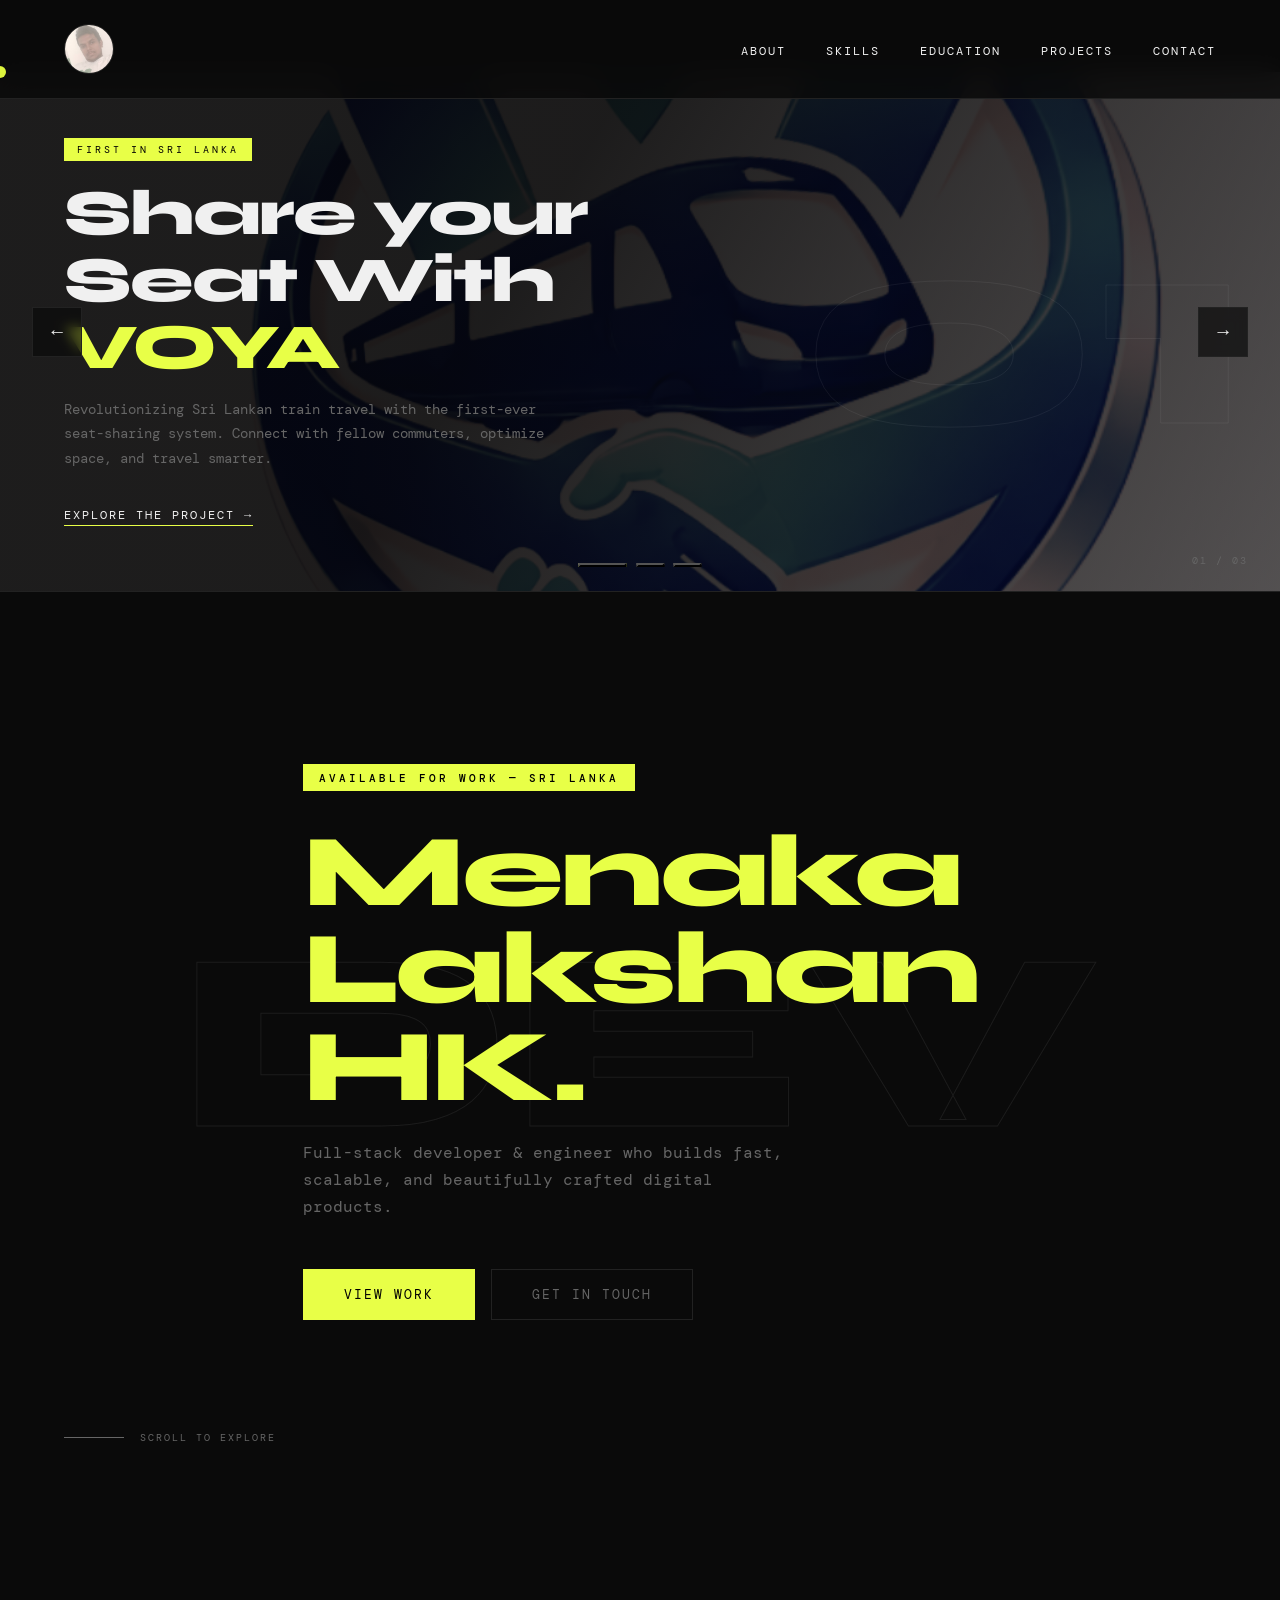
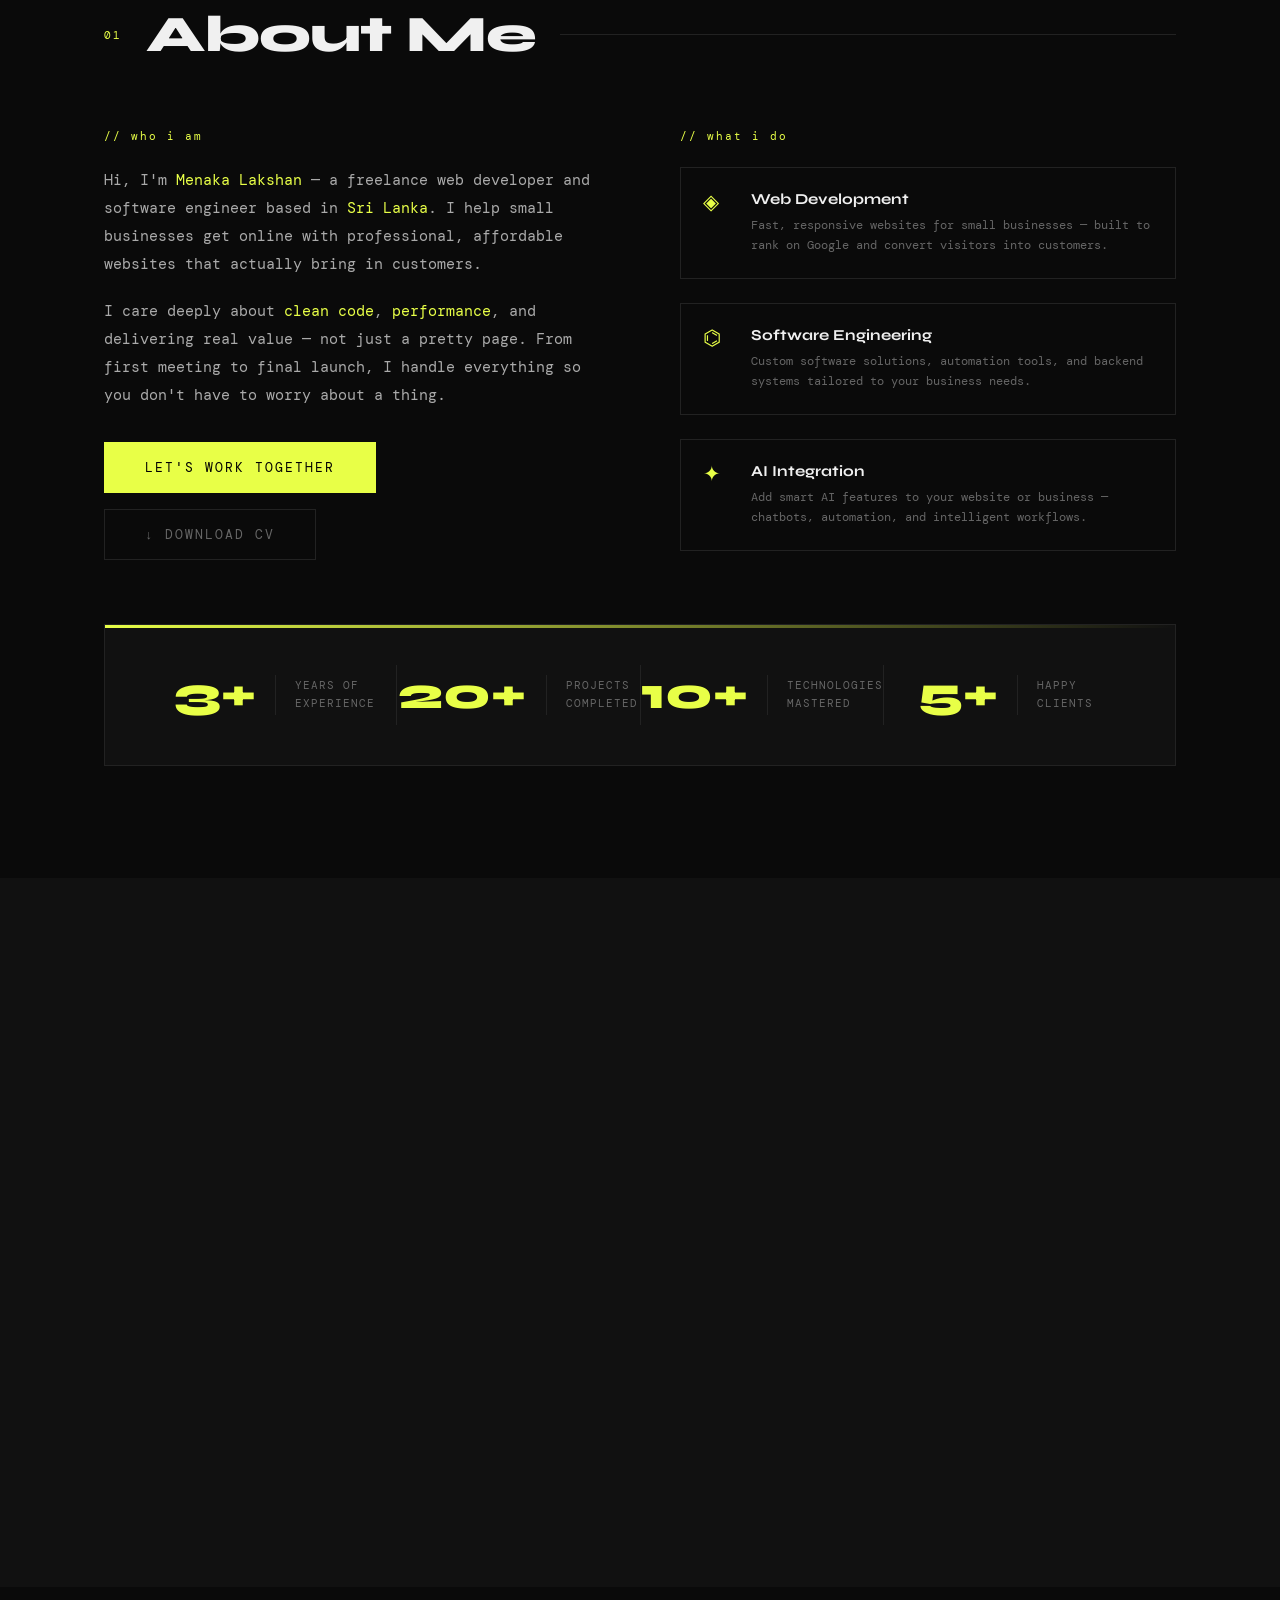
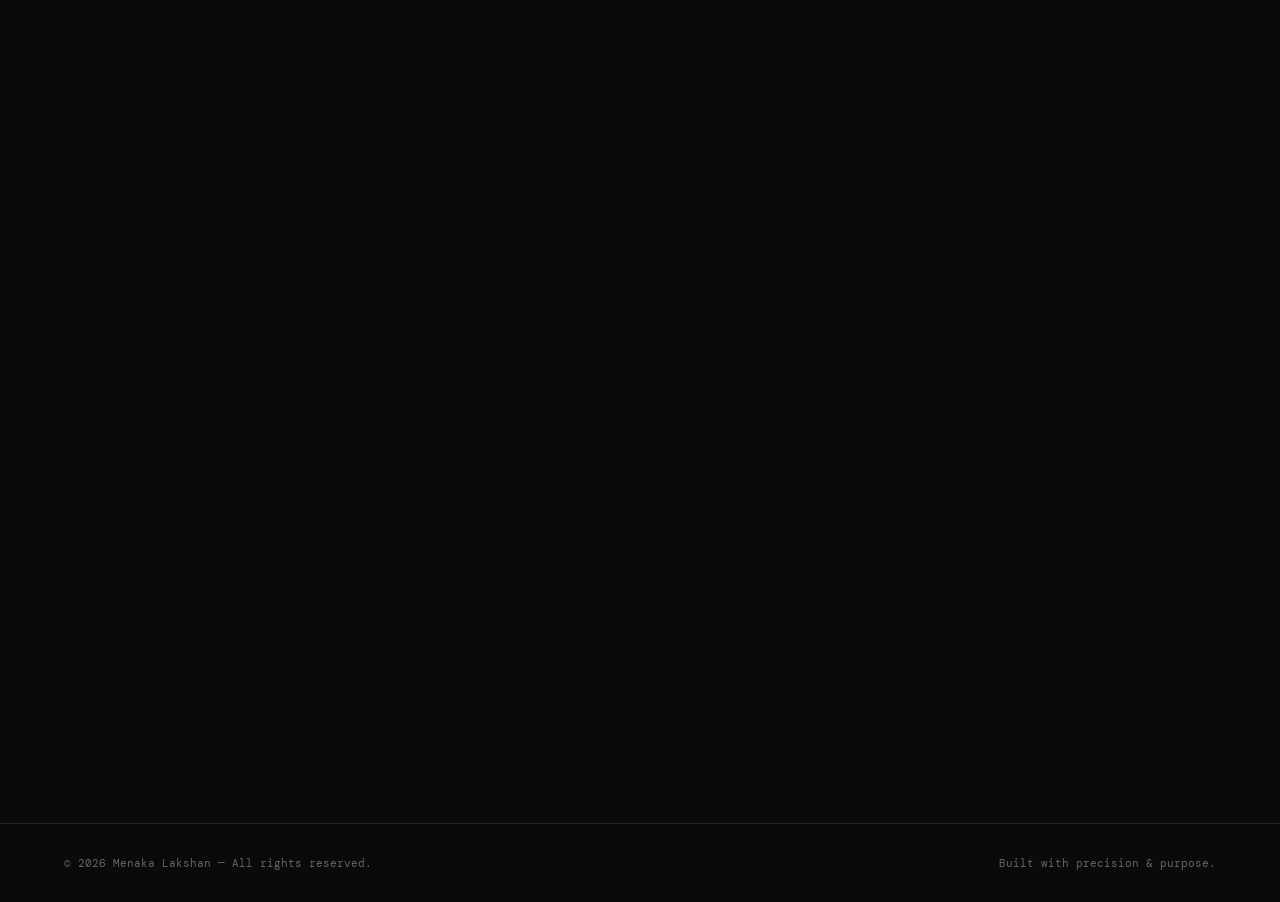
==== commit 7965aa37: "complate till cursur element" ====
--- a/index.html
+++ b/index.html
@@ -4,15 +4,15 @@
   <meta charset="UTF-8" />
   <meta name="viewport" content="width=device-width, initial-scale=1.0, viewport-fit=cover"/>
   <!-- Canonical URL -->
-  <link rel="sitemap" type="application/xml" href="https://menakalakshan.com/sitemap.xml"/>
-  <link rel="canonical" href="https://menakalakshan.com/"/>
+  <link rel="sitemap" type="application/xml" href="https://menakalakshan.online/sitemap.xml"/>
+  <link rel="canonical" href="https://menakalakshan.online"/>
 
   <!-- Open Graph Tags (Facebook, LinkedIn, WhatsApp) -->
   <meta property="og:type" content="website"/>
-  <meta property="og:url" content="https://menakalakshan.com/"/>
+  <meta property="og:url" content="https://menakalakshan.online/"/>
   <meta property="og:title" content="Menaka Lakshan | Web Developer &amp; Software Engineer Sri Lanka"/>
   <meta property="og:description" content="Menaka Lakshan — freelance web developer in Sri Lanka. I build affordable websites for small businesses. AI &amp; software solutions. Get your business online today!"/>
-  <meta property="og:image" content="https://menakalakshan.com/assets/menaka-lakshan-og.jpg"/>
+  <meta property="og:image" content="https://menakalakshan.online/assets/menaka-lakshan-og.jpg"/>
   <meta property="og:image:width" content="1200"/>
   <meta property="og:image:height" content="630"/>
   <meta property="og:image:alt" content="Menaka Lakshan — Web Developer &amp; Software Engineer Sri Lanka"/>
@@ -21,10 +21,10 @@
 
   <!-- Twitter / X Card Tags -->
   <meta name="twitter:card" content="summary_large_image"/>
-  <meta name="twitter:url" content="https://menakalakshan.com/"/>
+  <meta name="twitter:url" content="https://menakalakshan.online/"/>
   <meta name="twitter:title" content="Menaka Lakshan | Web Developer &amp; Software Engineer Sri Lanka"/>
   <meta name="twitter:description" content="Menaka Lakshan — freelance web developer in Sri Lanka. I build affordable websites for small businesses. AI &amp; software solutions. Get your business online today!"/>
-  <meta name="twitter:image" content="https://menakalakshan.com/assets/menaka-lakshan-og.jpg"/>
+  <meta name="twitter:image" content="https://menakalakshan.online/assets/menaka-lakshan-og.jpg"/>
   <meta name="twitter:image:alt" content="Menaka Lakshan — Web Developer &amp; Software Engineer Sri Lanka"/>
   <meta name="twitter:creator" content="@menakalakshan"/>
   <meta name="twitter:site" content="@menakalakshan"/>
@@ -37,6 +37,20 @@
 
   <meta name="description" content="Menaka Lakshan — freelance web developer in Sri Lanka. I build affordable websites for small businesses. AI &amp; software solutions. Get your business online today!"/>
   <title>Menaka Lakshan | Web Developer & Software Engineer Sri Lanka — Small Business Websites, AI & Web Solutions</title>
+
+  <!-- Favicon -->
+  <link rel="icon" href="/favicon.ico" sizes="any">
+  <link rel="icon" type="image/png" sizes="32x32" href="/favicon-32x32.png">
+  <link rel="icon" type="image/png" sizes="16x16" href="/favicon-16x16.png">
+
+  <!-- Apple / iOS -->
+  <link rel="apple-touch-icon" sizes="180x180" href="/apple-touch-icon.png">
+
+  <!-- Android / PWA -->
+  <link rel="manifest" href="/site.webmanifest">
+  <link rel="icon" type="image/png" sizes="192x192" href="/android-chrome-192x192.png">
+  <link rel="icon" type="image/png" sizes="512x512" href="/android-chrome-512x512.png">
+  
   <link rel="preconnect" href="https://fonts.googleapis.com"/>
   <link rel="preconnect" href="https://fonts.gstatic.com" crossorigin/>
   <link href="https://fonts.googleapis.com/css2?family=Syne:wght@400;700;800&family=DM+Mono:wght@300;400;500&display=swap" rel="stylesheet"/>
@@ -48,8 +62,8 @@
       "@type": "Person",
       "name": "Menaka Lakshan",
       "alternateName": ["Menaka HK", "Menaka Lakshan HK", "MENAKA LAKSHAN"],
-      "url": "https://menakalakshan.com",
-      "image": "https://menakalakshan.com/assets/menaka-lakshan-og.jpg",
+      "url": "https://menakalakshan.online",
+      "image": "https://menakalakshan.online/assets/menaka-lakshan-og.jpg",
       "jobTitle": "Web Developer & Software Engineer",
       "description": "Menaka Lakshan is a freelance web developer and software engineer in Sri Lanka who specializes in building professional, affordable websites for small businesses, along with AI solutions and software engineering services.",
       "knowsAbout": [
@@ -96,14 +110,14 @@
         "name": "Web Development Services for Small Businesses",
         "description": "Professional, affordable website design and development for small businesses. Includes AI integration, software engineering, and ongoing support.",
         "areaServed": "Worldwide",
-        "url": "https://menakalakshan.com/#contact"
+        "url": "https://menakalakshan.online/#contact"
       }
     },
     {
       "@context": "https://schema.org",
       "@type": "WebSite",
       "name": "Menaka Lakshan — Web Developer Sri Lanka",
-      "url": "https://menakalakshan.com",
+      "url": "https://menakalakshan.online",
       "description": "Portfolio of Menaka Lakshan, a freelance web developer and software engineer in Sri Lanka specializing in small business websites, AI solutions, and software engineering.",
       "author": {
         "@type": "Person",
@@ -111,7 +125,7 @@
       },
       "potentialAction": {
         "@type": "SearchAction",
-        "target": "https://menakalakshan.com/?s={search_term_string}",
+        "target": "https://menakalakshan.online/?s={search_term_string}",
         "query-input": "required name=search_term_string"
       },
       "inLanguage": "en"
@@ -120,8 +134,8 @@
       "@context": "https://schema.org",
       "@type": "ProfessionalService",
       "name": "Menaka Lakshan Web Development",
-      "url": "https://menakalakshan.com",
-      "image": "https://menakalakshan.com/assets/menaka-lakshan-og.jpg",
+      "url": "https://menakalakshan.online",
+      "image": "https://menakalakshan.online/assets/menaka-lakshan-og.jpg",
       "description": "Professional web development services for small businesses in Sri Lanka and worldwide. Specializing in affordable business websites, AI integration, and software engineering.",
       "founder": {
         "@type": "Person",
@@ -150,775 +164,8 @@
   ]
   </script>
 
-<style>
-/* Menaka Lakshan Portfolio — style.css */
-/* menakalakshan.com */
-
-*, *::before, *::after { box-sizing: border-box; margin: 0; padding: 0; }
-
-    :root {
-      --bg: #0a0a0a;
-      --surface: #111111;
-      --accent: #e8ff47;
-      --accent2: #ff4747;
-      --text: #f0f0f0;
-      --muted: #666;
-      --border: #222;
-    }
-
-    html { scroll-behavior: smooth; }
-
-    body {
-      background: var(--bg);
-      color: var(--text);
-      font-family: 'DM Mono', monospace;
-      overflow-x: hidden;
-      cursor: none;
-    }
-
-    /* Custom cursor */
-    .cursor {
-      position: fixed;
-      width: 12px; height: 12px;
-      background: var(--accent);
-      border-radius: 50%;
-      pointer-events: none;
-      z-index: 9999;
-      transform: translate(-50%, -50%);
-      transition: width 0.2s, height 0.2s, background 0.2s;
-      mix-blend-mode: difference;
-    }
-    .cursor.grow { width: 40px; height: 40px; }
-
-    /* Nav */
-    nav {
-      position: fixed; top: 0; left: 0; right: 0;
-      z-index: 100;
-      display: flex; align-items: center; justify-content: space-between;
-      padding: 1.5rem 4rem;
-      background: rgba(10,10,10,0.85);
-      backdrop-filter: blur(12px);
-      border-bottom: 1px solid var(--border);
-    }
-    .nav-logo {
-      font-family: 'Syne', sans-serif;
-      font-weight: 800;
-      font-size: 1.4rem;
-      color: var(--accent);
-      letter-spacing: -0.5px;
-    }
-    .nav-links { display: flex; gap: 2.5rem; list-style: none; }
-    .nav-links a {
-      color: var(--muted);
-      text-decoration: none;
-      font-size: 0.75rem;
-      text-transform: uppercase;
-      letter-spacing: 2px;
-      transition: color 0.2s;
-    }
-    .nav-links a:hover { color: var(--accent); }
-
-    /* Carousel */
-    #carousel {
-      position: relative;
-      width: 100%;
-      margin-top: 72px; /* nav height */
-      overflow: hidden;
-      height: 520px;
-      background: var(--bg);
-      border-bottom: 1px solid var(--border);
-    }
-    .carousel-track {
-      display: flex;
-      height: 100%;
-      transition: transform 0.7s cubic-bezier(0.77, 0, 0.18, 1);
-      will-change: transform;
-    }
-    .carousel-slide {
-      min-width: 100%;
-      height: 100%;
-      position: relative;
-      display: flex;
-      align-items: center;
-      padding: 0 4rem;
-      overflow: hidden;
-      background-size: cover;
-      background-position: center;
-      background-repeat: no-repeat;
-    }
-    @keyframes kenburns {
-      from { transform: scale(1); }
-      to { transform: scale(1.04); }
-    }
-    .carousel-slide { animation: kenburns 10s ease-in-out infinite alternate; }
-    .carousel-slide::before {
-      content: '';
-      position: absolute; inset: 0;
-      background: linear-gradient(120deg, rgba(5,5,5,0.88) 40%, rgba(5,5,5,0.55) 100%);
-      z-index: 1;
-    }
-    .carousel-bg {
-      position: absolute; inset: 0;
-      font-family: 'Syne', sans-serif;
-      font-size: 22vw;
-      font-weight: 800;
-      color: transparent;
-      -webkit-text-stroke: 1px rgba(255,255,255,0.06);
-      display: flex; align-items: center; justify-content: flex-end;
-      padding-right: 2rem;
-      user-select: none; pointer-events: none;
-      z-index: 2;
-    }
-    .carousel-content {
-      position: relative; z-index: 2;
-      max-width: 680px;
-    }
-    .carousel-label {
-      display: inline-block;
-      font-size: 0.65rem;
-      letter-spacing: 3px;
-      text-transform: uppercase;
-      color: #000;
-      background: var(--accent);
-      padding: 0.3rem 0.8rem;
-      margin-bottom: 1.2rem;
-    }
-    .carousel-slide:nth-child(2) .carousel-label { background: var(--accent2); }
-    .carousel-slide:nth-child(3) .carousel-label { background: #47b8ff; }
-    .carousel-title {
-      font-family: 'Syne', sans-serif;
-      font-size: clamp(2rem, 5vw, 4rem);
-      font-weight: 800;
-      line-height: 1.05;
-      letter-spacing: -2px;
-      margin-bottom: 1rem;
-    }
-    .carousel-title em {
-      font-style: normal;
-      color: var(--accent);
-    }
-    .carousel-slide:nth-child(2) .carousel-title em { color: var(--accent2); }
-    .carousel-slide:nth-child(3) .carousel-title em { color: #47b8ff; }
-    .carousel-desc {
-      font-size: 0.85rem;
-      color: var(--muted);
-      line-height: 1.8;
-      max-width: 480px;
-      margin-bottom: 2rem;
-    }
-    .carousel-cta {
-      display: inline-flex; align-items: center; gap: 0.6rem;
-      font-size: 0.75rem; letter-spacing: 2px; text-transform: uppercase;
-      color: var(--text); text-decoration: none;
-      border-bottom: 1px solid var(--accent);
-      padding-bottom: 2px;
-      transition: color 0.2s;
-    }
-    .carousel-cta:hover { color: var(--accent); }
-
-    /* Nav arrows */
-    .carousel-arrow {
-      position: absolute; top: 50%; transform: translateY(-50%);
-      z-index: 10;
-      background: rgba(10,10,10,0.7);
-      border: 1px solid var(--border);
-      color: var(--text);
-      width: 50px; height: 50px;
-      display: flex; align-items: center; justify-content: center;
-      cursor: none;
-      font-size: 1.2rem;
-      transition: border-color 0.2s, background 0.2s;
-      backdrop-filter: blur(6px);
-    }
-    .carousel-arrow:hover { border-color: var(--accent); color: var(--accent); }
-    .carousel-arrow.prev { left: 2rem; }
-    .carousel-arrow.next { right: 2rem; }
-
-    /* Dots */
-    .carousel-dots {
-      position: absolute; bottom: 1.5rem; left: 50%; transform: translateX(-50%);
-      display: flex; gap: 0.6rem; z-index: 10;
-    }
-    .carousel-dot {
-      width: 28px; height: 3px;
-      background: var(--border);
-      cursor: none;
-      transition: background 0.3s, width 0.3s;
-    }
-    .carousel-dot.active { background: var(--accent); width: 48px; }
-
-    /* Slide counter */
-    .carousel-counter {
-      position: absolute; bottom: 1.5rem; right: 2rem;
-      font-size: 0.65rem; color: var(--muted); letter-spacing: 2px;
-      z-index: 10;
-    }
-
-    /* Sections */
-    section { padding: 7rem 4rem; max-width: 1200px; margin: 0 auto; }
-
-    /* Hero */
-    #hero {
-      min-height: 100vh;
-      display: flex; flex-direction: column; justify-content: center;
-      position: relative;
-      max-width: 100%;
-      padding: 0 4rem;
-      overflow: hidden;
-    }
-    .hero-bg-text {
-      position: absolute;
-      top: 50%; left: 50%;
-      transform: translate(-50%, -50%);
-      font-family: 'Syne', sans-serif;
-      font-size: clamp(100px, 20vw, 260px);
-      font-weight: 800;
-      color: transparent;
-      -webkit-text-stroke: 1px #1c1c1c;
-      white-space: nowrap;
-      pointer-events: none;
-      user-select: none;
-      z-index: 0;
-    }
-    .hero-content { position: relative; z-index: 1; max-width: 1200px; margin: 0 auto; }
-    .hero-tag {
-      display: inline-block;
-      background: var(--accent);
-      color: #000;
-      font-size: 0.7rem;
-      font-weight: 500;
-      letter-spacing: 3px;
-      text-transform: uppercase;
-      padding: 0.4rem 1rem;
-      margin-bottom: 2rem;
-      animation: fadeUp 0.6s ease both;
-    }
-    .hero-name {
-      font-family: 'Syne', sans-serif;
-      font-size: clamp(3rem, 8vw, 7rem);
-      font-weight: 800;
-      line-height: 0.95;
-      letter-spacing: -3px;
-      animation: fadeUp 0.6s 0.1s ease both;
-    }
-    .hero-name span { color: var(--accent); }
-    .hero-subtitle {
-      margin-top: 1.5rem;
-      font-size: 1rem;
-      color: var(--muted);
-      max-width: 500px;
-      line-height: 1.7;
-      animation: fadeUp 0.6s 0.2s ease both;
-    }
-    .hero-cta {
-      margin-top: 3rem;
-      display: flex; gap: 1rem;
-      animation: fadeUp 0.6s 0.3s ease both;
-    }
-    .btn {
-      display: inline-block;
-      padding: 1rem 2.5rem;
-      text-decoration: none;
-      font-size: 0.8rem;
-      letter-spacing: 2px;
-      text-transform: uppercase;
-      font-family: 'DM Mono', monospace;
-      transition: all 0.2s;
-      border: 1px solid transparent;
-    }
-    .btn-primary { background: var(--accent); color: #000; }
-    .btn-primary:hover { background: transparent; color: var(--accent); border-color: var(--accent); }
-    .btn-outline { border-color: var(--border); color: var(--muted); }
-    .btn-outline:hover { border-color: var(--accent); color: var(--accent); }
-
-    .hero-scroll {
-      position: absolute; bottom: 3rem; left: 4rem;
-      display: flex; align-items: center; gap: 1rem;
-      font-size: 0.65rem; color: var(--muted); letter-spacing: 2px; text-transform: uppercase;
-      animation: fadeUp 0.6s 0.5s ease both;
-    }
-    .scroll-line { width: 60px; height: 1px; background: var(--muted); }
-
-    @keyframes fadeUp {
-      from { opacity: 0; transform: translateY(30px); }
-      to { opacity: 1; transform: translateY(0); }
-    }
-
-    /* Section header */
-    .section-header {
-      display: flex; align-items: center; gap: 1.5rem;
-      margin-bottom: 4rem;
-    }
-    .section-num {
-      font-size: 0.7rem; color: var(--accent); letter-spacing: 2px;
-    }
-    .section-title {
-      font-family: 'Syne', sans-serif;
-      font-size: clamp(2rem, 4vw, 3.5rem);
-      font-weight: 800;
-      letter-spacing: -1px;
-    }
-    .section-line { flex: 1; height: 1px; background: var(--border); }
-
-    /* ── ABOUT SECTION ─────────────────────────────── */
-
-    /* Bio tag */
-    .about-tag {
-      font-size: 0.7rem; color: var(--accent);
-      letter-spacing: 2px; margin-bottom: 1.5rem;
-    }
-
-    /* Top two-column layout */
-    .about-top {
-      display: grid;
-      grid-template-columns: 1fr 1fr;
-      gap: 5rem;
-      margin-bottom: 4rem;
-      align-items: start;
-    }
-
-    /* Bio */
-    .about-bio p {
-      font-size: 0.92rem; line-height: 1.9;
-      color: #aaa; margin-bottom: 1.2rem;
-    }
-    .about-bio p span { color: var(--accent); }
-    .about-actions {
-      display: flex; gap: 1rem; margin-top: 2rem; flex-wrap: wrap;
-    }
-
-    /* Services */
-    .service-list { display: flex; flex-direction: column; gap: 1.5rem; }
-    .service-item {
-      display: flex; gap: 1.2rem; align-items: flex-start;
-      padding: 1.4rem;
-      border: 1px solid var(--border);
-      transition: border-color 0.2s, transform 0.2s;
-      position: relative; overflow: hidden;
-    }
-    .service-item::before {
-      content: '';
-      position: absolute; bottom: 0; left: 0;
-      width: 0; height: 2px;
-      background: var(--accent);
-      transition: width 0.3s ease;
-    }
-    .service-item:hover { border-color: #2a2a2a; transform: translateX(4px); }
-    .service-item:hover::before { width: 100%; }
-    .service-icon {
-      font-size: 1.3rem; color: var(--accent);
-      min-width: 28px; margin-top: 2px;
-      line-height: 1;
-    }
-    .service-title {
-      font-family: 'Syne', sans-serif;
-      font-size: 0.95rem; font-weight: 700;
-      margin-bottom: 0.4rem; color: var(--text);
-    }
-    .service-desc {
-      font-size: 0.75rem; color: var(--muted); line-height: 1.7;
-    }
-
-    /* Stats bar */
-    .about-stats-bar {
-      display: flex;
-      align-items: center;
-      justify-content: space-between;
-      border: 1px solid var(--border);
-      padding: 2.5rem 3rem;
-      background: var(--surface);
-      position: relative;
-      overflow: hidden;
-    }
-    .about-stats-bar::before {
-      content: '';
-      position: absolute; top: 0; left: 0;
-      width: 100%; height: 3px;
-      background: linear-gradient(90deg, var(--accent), transparent);
-    }
-    .stat-item {
-      display: flex; align-items: center; gap: 1.2rem;
-      flex: 1; justify-content: center;
-    }
-    .stat-num {
-      font-family: 'Syne', sans-serif;
-      font-size: 2.8rem; font-weight: 800;
-      color: var(--accent); line-height: 1;
-      white-space: nowrap;
-    }
-    .stat-divider {
-      width: 1px; height: 40px;
-      background: var(--border);
-    }
-    .stat-label {
-      font-size: 0.7rem; color: var(--muted);
-      letter-spacing: 1px; line-height: 1.6;
-      text-transform: uppercase;
-    }
-    .stat-sep {
-      width: 1px; height: 60px;
-      background: var(--border);
-      flex-shrink: 0;
-    }
-
-    /* Skills */
-    #skills { background: var(--surface); max-width: 100%; }
-    #skills > * { max-width: 1200px; margin-left: auto; margin-right: auto; }
-    #skills .section-header { max-width: 1200px; margin-left: auto; margin-right: auto; }
-    .skills-grid {
-      max-width: 1200px; margin: 0 auto;
-      display: grid; grid-template-columns: repeat(auto-fit, minmax(280px, 1fr)); gap: 1.5rem;
-    }
-    .skill-category {
-      border: 1px solid var(--border);
-      padding: 2rem;
-      transition: border-color 0.2s, transform 0.2s;
-    }
-    .skill-category:hover { border-color: var(--accent); transform: translateY(-4px); }
-    .skill-cat-title {
-      font-family: 'Syne', sans-serif;
-      font-size: 1rem; font-weight: 700;
-      margin-bottom: 1.5rem;
-      color: var(--accent);
-      display: flex; align-items: center; gap: 0.5rem;
-    }
-    .skill-cat-title::before {
-      content: '//';
-      color: var(--muted);
-      font-weight: 400;
-    }
-    .skill-tags { display: flex; flex-wrap: wrap; gap: 0.5rem; }
-    .skill-tag {
-      background: var(--bg);
-      border: 1px solid var(--border);
-      padding: 0.3rem 0.75rem;
-      font-size: 0.7rem;
-      color: #aaa;
-      transition: all 0.2s;
-    }
-    .skill-tag:hover { border-color: var(--accent); color: var(--accent); }
-
-    /* Education */
-    .edu-list { display: flex; flex-direction: column; gap: 1.5rem; }
-    .edu-item {
-      border: 1px solid var(--border);
-      padding: 2rem 2.5rem;
-      display: grid; grid-template-columns: 1fr auto;
-      gap: 1rem; align-items: start;
-      transition: border-color 0.2s;
-      position: relative; overflow: hidden;
-    }
-    .edu-item::after {
-      content: '';
-      position: absolute; bottom: 0; left: 0;
-      width: 0; height: 2px;
-      background: var(--accent);
-      transition: width 0.3s;
-    }
-    .edu-item:hover { border-color: #333; }
-    .edu-item:hover::after { width: 100%; }
-    .edu-degree {
-      font-family: 'Syne', sans-serif;
-      font-size: 1.1rem; font-weight: 700;
-      margin-bottom: 0.3rem;
-    }
-    .edu-school { color: var(--accent); font-size: 0.85rem; margin-bottom: 0.5rem; }
-    .edu-desc { color: var(--muted); font-size: 0.78rem; line-height: 1.7; }
-    .edu-year {
-      font-size: 0.7rem; color: var(--muted);
-      border: 1px solid var(--border);
-      padding: 0.3rem 0.75rem;
-      white-space: nowrap; height: fit-content;
-    }
-
-    /* Projects */
-    .projects-grid {
-      display: grid; grid-template-columns: repeat(auto-fit, minmax(340px, 1fr)); gap: 1.5rem;
-    }
-    .project-card {
-      border: 1px solid var(--border);
-      padding: 2.5rem;
-      position: relative; overflow: hidden;
-      transition: border-color 0.3s, transform 0.3s;
-      display: flex; flex-direction: column;
-    }
-    .project-card:hover { border-color: var(--accent); transform: translateY(-6px); }
-    .project-num {
-      font-size: 0.65rem; color: var(--muted); letter-spacing: 2px; margin-bottom: 1rem;
-    }
-    .project-title {
-      font-family: 'Syne', sans-serif;
-      font-size: 1.4rem; font-weight: 800; margin-bottom: 1rem;
-    }
-    .project-desc { color: #888; font-size: 0.82rem; line-height: 1.8; flex: 1; }
-    .project-tags { display: flex; flex-wrap: wrap; gap: 0.5rem; margin: 1.5rem 0; }
-    .project-tag {
-      background: rgba(232,255,71,0.08);
-      border: 1px solid rgba(232,255,71,0.2);
-      color: var(--accent);
-      font-size: 0.65rem; padding: 0.2rem 0.6rem;
-      letter-spacing: 1px;
-    }
-    .project-link {
-      display: inline-flex; align-items: center; gap: 0.5rem;
-      color: var(--text); text-decoration: none;
-      font-size: 0.75rem; letter-spacing: 1px;
-      margin-top: auto;
-      transition: color 0.2s;
-    }
-    .project-link:hover { color: var(--accent); }
-    .project-link::after { content: '→'; transition: transform 0.2s; }
-    .project-link:hover::after { transform: translateX(4px); }
-
-    /* Featured project */
-    .project-card.featured {
-      grid-column: 1 / -1;
-      display: grid; grid-template-columns: 1fr 1fr; gap: 3rem;
-      background: linear-gradient(135deg, #111 0%, #0f0f0f 100%);
-    }
-    .project-card.featured .project-title { font-size: 2rem; }
-    .project-featured-badge {
-      display: inline-block;
-      background: var(--accent); color: #000;
-      font-size: 0.6rem; letter-spacing: 2px; padding: 0.2rem 0.6rem;
-      margin-bottom: 0.75rem; text-transform: uppercase;
-    }
-
-    /* Contact */
-    #contact { text-align: center; }
-    #contact .section-header { justify-content: center; }
-    .contact-headline {
-      font-family: 'Syne', sans-serif;
-      font-size: clamp(2.5rem, 6vw, 5rem);
-      font-weight: 800;
-      letter-spacing: -2px;
-      margin-bottom: 1rem;
-    }
-    .contact-headline span { color: var(--accent); }
-    .contact-sub { color: var(--muted); font-size: 0.9rem; margin-bottom: 3rem; }
-    .contact-links { display: flex; justify-content: center; gap: 1.5rem; flex-wrap: wrap; }
-    .contact-link {
-      display: flex; align-items: center; gap: 0.75rem;
-      color: var(--muted); text-decoration: none;
-      border: 1px solid var(--border);
-      padding: 1rem 2rem;
-      font-size: 0.8rem;
-      transition: all 0.2s;
-    }
-    .contact-link:hover { border-color: var(--accent); color: var(--accent); }
-
-    /* Footer */
-    footer {
-      border-top: 1px solid var(--border);
-      padding: 2rem 4rem;
-      display: flex; justify-content: space-between; align-items: center;
-      color: var(--muted); font-size: 0.7rem;
-    }
-
-
-    /* Fixed person background image */
-    #page-content {
-      position: relative;
-    }
-    #person-bg {
-      position: fixed;
-      top: 0; left: 0; right: 0; bottom: 0;
-      z-index: 0;
-      pointer-events: none;
-      display: flex;
-      align-items: center;
-      justify-content: center;
-      /* Only visible when scrolled past carousel */
-    }
-    #person-bg img {
-      height: 92vh;
-      max-height: 900px;
-      width: auto;
-      object-fit: contain;
-      opacity: 0.08;
-      filter: grayscale(100%) contrast(1.2);
-      user-select: none;
-      pointer-events: none;
-    }
-    /* All sections need z-index above the background */
-    #page-content section,
-    #page-content footer {
-      position: relative;
-      z-index: 1;
-    }
-
-
-    /* Screen reader only — visible to Google & screen readers, hidden visually */
-    .sr-only {
-      position: absolute;
-      width: 1px; height: 1px;
-      padding: 0; margin: -1px;
-      overflow: hidden;
-      clip: rect(0,0,0,0);
-      white-space: nowrap;
-      border: 0;
-    }
-    .accent { color: var(--accent); }
-
-    /* Performance — skip rendering off-screen sections until scrolled to */
-    #skills, #education, #projects, #contact {
-      content-visibility: auto;
-      contain-intrinsic-size: 0 500px;
-    }
-
-    /* Reveal animation */
-    .reveal {
-      opacity: 0; transform: translateY(40px);
-      transition: opacity 0.7s ease, transform 0.7s ease;
-    }
-    .reveal.visible { opacity: 1; transform: translateY(0); }
-
-
-        /* Respect user's reduced motion preference */
-    @media (prefers-reduced-motion: reduce) {
-      *, *::before, *::after {
-        animation-duration: 0.01ms !important;
-        animation-iteration-count: 1 !important;
-        transition-duration: 0.01ms !important;
-      }
-    }
-
-
-
-    /* ═══════════════════════════════════════════
-       HAMBURGER MENU STYLES
-    ═══════════════════════════════════════════ */
-    .nav-hamburger {
-      display: none;
-      flex-direction: column;
-      gap: 5px;
-      background: none;
-      border: none;
-      cursor: none;
-      padding: 4px;
-      z-index: 200;
-    }
-    .nav-hamburger span {
-      display: block;
-      width: 24px; height: 2px;
-      background: var(--text);
-      transition: all 0.3s ease;
-      transform-origin: center;
-    }
-    .nav-hamburger.open span:nth-child(1) { transform: translateY(7px) rotate(45deg); }
-    .nav-hamburger.open span:nth-child(2) { opacity: 0; transform: scaleX(0); }
-    .nav-hamburger.open span:nth-child(3) { transform: translateY(-7px) rotate(-45deg); }
-    .nav-overlay {
-      display: none;
-      position: fixed; inset: 0;
-      background: rgba(0,0,0,0.6);
-      z-index: 140;
-    }
-    .nav-overlay.open { display: block; }
-
-    /* ═══════════════════════════════════════════
-       TABLET (max 900px)
-    ═══════════════════════════════════════════ */
-    @media (max-width: 900px) {
-      nav { padding: 1.2rem 2rem; }
-      .nav-links { gap: 1.5rem; }
-      .nav-links a { font-size: 0.7rem; }
-      #carousel { height: 420px; }
-      .carousel-content { max-width: 520px; }
-      .carousel-title { font-size: clamp(1.8rem, 4vw, 2.8rem); }
-      .about-stats { grid-template-columns: 1fr 1fr; }
-      .projects-grid { grid-template-columns: 1fr; }
-      .project-card.featured { grid-column: auto; grid-template-columns: 1fr; }
-    }
-
-    /* ═══════════════════════════════════════════
-       MOBILE (max 768px)
-    ═══════════════════════════════════════════ */
-    @media (max-width: 768px) {
-      nav { padding: 1rem 1.5rem; }
-      .nav-hamburger { display: flex; }
-      .nav-links {
-        position: fixed;
-        top: 0; right: -100%;
-        width: 75vw; max-width: 300px;
-        height: 100vh;
-        background: rgba(10,10,10,0.97);
-        backdrop-filter: blur(20px);
-        border-left: 1px solid var(--border);
-        flex-direction: column;
-        justify-content: center;
-        align-items: flex-start;
-        gap: 2rem;
-        padding: 4rem 2.5rem;
-        transition: right 0.4s cubic-bezier(0.77, 0, 0.18, 1);
-        z-index: 150;
-      }
-      .nav-links.open { right: 0; }
-      .nav-links a { font-size: 1rem; letter-spacing: 3px; color: var(--text); }
-      #carousel { height: 360px; margin-top: 60px; }
-      .carousel-slide { padding: 0 1.5rem; }
-      .carousel-content { max-width: 100%; }
-      .carousel-title { font-size: clamp(1.6rem, 6vw, 2.4rem); letter-spacing: -1px; }
-      .carousel-desc { font-size: 0.78rem; }
-      .carousel-arrow { width: 38px; height: 38px; font-size: 1rem; }
-      .carousel-arrow.prev { left: 0.8rem; }
-      .carousel-arrow.next { right: 0.8rem; }
-      .carousel-bg { font-size: 40vw; }
-      #hero { padding: 0 1.5rem; min-height: 90vh; }
-      .hero-name { letter-spacing: -2px; }
-      .hero-cta { flex-direction: column; gap: 0.75rem; }
-      .btn { text-align: center; padding: 0.85rem 2rem; }
-      .hero-scroll { left: 1.5rem; }
-      section { padding: 4rem 1.5rem; }
-      .about-top { grid-template-columns: 1fr; gap: 3rem; }
-      .about-stats-bar { flex-wrap: wrap; gap: 1.5rem; padding: 2rem 1.5rem; justify-content: center; }
-      .stat-item { flex: 0 0 40%; justify-content: flex-start; }
-      .stat-sep { display: none; }
-      .stat-num { font-size: 2.2rem; }
-      .about-actions { flex-direction: column; }
-      .about-actions .btn { text-align: center; }
-      #skills { padding: 4rem 1.5rem; }
-      .skills-grid { grid-template-columns: 1fr; }
-      .edu-item { grid-template-columns: 1fr; gap: 0.5rem; }
-      .edu-year { width: fit-content; }
-      .projects-grid { grid-template-columns: 1fr; }
-      .project-card { padding: 1.5rem; }
-      .project-card.featured { grid-column: auto; grid-template-columns: 1fr; }
-      .contact-links { flex-direction: column; align-items: center; }
-      .contact-link { width: 100%; justify-content: center; }
-      .contact-headline { font-size: clamp(2rem, 8vw, 3rem); }
-      .section-title { font-size: clamp(1.8rem, 6vw, 2.5rem); }
-      footer { flex-direction: column; gap: 0.75rem; text-align: center; padding: 1.5rem; }
-      .carousel-slide { animation: none !important; }
-      .skill-category:hover { transform: none; }
-      .project-card:hover { transform: none; }
-    }
-
-    /* ═══════════════════════════════════════════
-       SMALL MOBILE (max 480px)
-    ═══════════════════════════════════════════ */
-    @media (max-width: 480px) {
-      .nav-logo { font-size: 1.1rem; }
-      #carousel { height: 300px; }
-      .carousel-title { font-size: clamp(1.4rem, 7vw, 2rem); }
-      .carousel-label { font-size: 0.58rem; }
-      .carousel-desc { display: none; }
-      .hero-name { font-size: clamp(2.5rem, 12vw, 4rem); }
-      .about-stats { grid-template-columns: 1fr 1fr; gap: 0.75rem; }
-      .stat-num { font-size: 1.8rem; }
-      .stat-item { flex: 0 0 100%; }
-      .skill-tags { gap: 0.4rem; }
-      .skill-tag { font-size: 0.65rem; padding: 0.25rem 0.5rem; }
-      .project-card { padding: 1.2rem; }
-      .project-title { font-size: 1.2rem; }
-      .edu-item { padding: 1.2rem 1.5rem; }
-      section { padding: 3.5rem 1.2rem; }
-      .btn { padding: 0.75rem 1.5rem; font-size: 0.72rem; }
-      .contact-link { padding: 0.85rem 1.5rem; font-size: 0.75rem; }
-      .cursor { display: none; }
-      body { cursor: auto; }
-    }
-</style>
+<script src="script.js" defer></script>
+<link rel="stylesheet" href="styles.css">
 </head>
 <body>
 
@@ -927,7 +174,9 @@
 
 <!-- NAV -->
 <nav>
-  <div class="nav-logo">YN&lt;/&gt;</div>
+<a href="#" class="nav-logo" aria-label="Go to top">
+    <img src="/assets/apple-touch-icon.png" alt="Menaka Lakshan Portfolio Logo">
+</a>
   <ul class="nav-links" id="navLinks">
     <li><a href="#about">About</a></li>
     <li><a href="#skills">Skills</a></li>
@@ -943,36 +192,60 @@
 <!-- CAROUSEL -->
 <div id="carousel" role="region" aria-label="Menaka Lakshan portfolio highlights carousel" aria-roledescription="carousel">
   <div class="carousel-track" id="carouselTrack">
-    <!-- Slide 1: Profile / personal -->
-    <div class="carousel-slide" role="img" aria-label="Menaka Lakshan — Web Developer building professional websites for small businesses in Sri Lanka" style="background-image: url('[data-uri]');">
+    <div class="carousel-slide" role="img" 
+        aria-label="SLTSSS - Sri Lanka's first railway seat-sharing platform by Menaka Lakshan" 
+        style="background-image: linear-gradient(to right, rgba(0,0,0,0.2) 30%, rgba(0,0,0,0.3) 100%), url('/assets/sltsss-logo.png'); 
+                background-size: cover; 
+                background-position: center;">
+                
       <div class="carousel-bg">01</div>
       <div class="carousel-content">
-        <div class="carousel-label">Full-Stack Developer</div>
-        <div class="carousel-title">Building the <em>web</em><br/>of tomorrow.</div>
-        <p class="carousel-desc">I craft fast, scalable, and elegant digital products — from pixel-perfect UIs to robust backend systems.</p>
-        <a href="#about" class="carousel-cta">Explore My Work →</a>
+        <div class="carousel-label">First in Sri Lanka</div>
+        <div class="carousel-title">Share your Seat With<em> VOYA</em><br/></div>
+        <p class="carousel-desc">
+          Revolutionizing Sri Lankan train travel with the first-ever seat-sharing system. 
+          Connect with fellow commuters, optimize space, and travel smarter.
+        </p>
+        <a href="#projects" class="carousel-cta">Explore The Project →</a>
       </div>
     </div>
     <!-- Slide 2: Project / code screenshot -->
-    <div class="carousel-slide" role="img" aria-label="Code editor showing Menaka Lakshan web development projects — React, Node.js, TypeScript" style="background-image: url('[data-uri]');">
+        <div class="carousel-slide" role="img" 
+        aria-label="Voya — Booking platform by Menaka Lakshan showing React and Node.js expertise" 
+        style="background-image: linear-gradient(to right, rgba(0,0,0,0.2) 30%, rgba(0,0,0,0.1) 100%), url('/assets/voya-banner-image-one.png');
+            background-size: 110%;
+            background-position: 10% center;
+            background-repeat: no-repeat;">
+                
       <div class="carousel-bg">02</div>
       <div class="carousel-content">
-        <div class="carousel-label">Open Source Contributor</div>
-        <div class="carousel-title">Code that <em>matters</em>,<br/>shipped daily.</div>
-        <p class="carousel-desc">Passionate about open-source and developer tooling. I build things that make other developers' lives easier.</p>
-        <a href="#projects" class="carousel-cta">See Projects →</a>
+        <div class="carousel-label">Voya - Smart Booking</div>
+        <div class="carousel-title">Book your <em>own</em><br/>comfort, easily.</div>
+        <p class="carousel-desc">
+          A seamless and secure platform to book your travel seats in real-time. 
+          Combining modern UI with a powerful backend for a smooth user experience.
+        </p>
+        <a href="#projects" class="carousel-cta">Explore Voya →</a>
       </div>
     </div>
     <!-- Slide 3: Abstract tech -->
-    <div class="carousel-slide" role="img" aria-label="Abstract tech circuit board — Menaka Lakshan AI and software engineering services Sri Lanka" style="background-image: url('[data-uri]');">
-      <div class="carousel-bg">03</div>
-      <div class="carousel-content">
-        <div class="carousel-label">Available for Hire</div>
-        <div class="carousel-title">Let's build<br/>something <em>great.</em></div>
-        <p class="carousel-desc">Looking for a developer who cares about both engineering quality and user experience? Let's talk.</p>
-        <a href="#contact" class="carousel-cta">Get In Touch →</a>
-      </div>
-    </div>
+    <div class="carousel-slide" role="img" 
+     aria-label="Voya — Sri Lanka's first P2P seat sharing platform for trains and buses" 
+     style="background-image: linear-gradient(to right, rgba(0,0,0,0.2) 35%, rgba(0,0,0,0.1) 100%), url('/assets/voya-banner-image-two.png');
+            background-size: cover;
+            background-position: center;">
+            
+  <div class="carousel-bg">03</div>
+  <div class="carousel-content">
+    <div class="carousel-label">Sri Lanka's 1st P2P Platform</div>
+    <div class="carousel-title">Reserve your <em>Spot,</em><br/>Travel in Comfort.</div>
+    <p class="carousel-desc">
+      Voya connects passengers to share unutilized seats on trains and buses. 
+      A community-driven solution to make public transport more accessible and comfortable for everyone.
+    </p>
+    <a href="#projects" class="carousel-cta">View Case Study →</a>
+  </div>
+</div>
   </div>
   <button class="carousel-arrow prev" id="prevBtn" aria-label="Previous slide">&#8592;</button>
   <button class="carousel-arrow next" id="nextBtn" aria-label="Next slide">&#8594;</button>
@@ -1264,93 +537,6 @@
   <div>© 2026 Menaka Lakshan — All rights reserved.</div>
   <div>Built with precision & purpose.</div>
 </footer>
-
-<script>
-/* Menaka Lakshan Portfolio — script.js */
-/* menakalakshan.com */
-
-
-  // Hamburger menu
-  const hamburger  = document.getElementById('hamburger');
-  const navLinksEl = document.getElementById('navLinks');
-  const navOverlay = document.getElementById('navOverlay');
-
-  function toggleMenu(open) {
-    hamburger.classList.toggle('open', open);
-    navLinksEl.classList.toggle('open', open);
-    navOverlay.classList.toggle('open', open);
-    hamburger.setAttribute('aria-expanded', String(open));
-    document.body.style.overflow = open ? 'hidden' : '';
-  }
-
-  hamburger.addEventListener('click', () => toggleMenu(!hamburger.classList.contains('open')));
-  navOverlay.addEventListener('click', () => toggleMenu(false));
-  document.querySelectorAll('#navLinks a').forEach(a => {
-    a.addEventListener('click', () => toggleMenu(false));
-  });
-
-// Person background — show only after carousel
-  const personBg = document.getElementById('person-bg');
-  const carouselEl = document.getElementById('carousel');
-
-  function updatePersonBg() {
-    const carouselBottom = carouselEl.getBoundingClientRect().bottom;
-    if (carouselBottom <= 0) {
-      personBg.style.opacity = '1';
-      personBg.style.transition = 'opacity 0.6s ease';
-    } else {
-      personBg.style.opacity = '0';
-    }
-  }
-  personBg.style.opacity = '0';
-  window.addEventListener('scroll', updatePersonBg);
-  updatePersonBg();
-
-  // Carousel
-  const track = document.getElementById('carouselTrack');
-  const dots = document.querySelectorAll('.carousel-dot');
-  const counter = document.getElementById('carouselCounter');
-  let current = 0;
-  const total = 3;
-  let autoTimer;
-
-  function goTo(index) {
-    current = (index + total) % total;
-    track.style.transform = `translateX(-${current * 100}%)`;
-    dots.forEach((d, i) => d.classList.toggle('active', i === current));
-    counter.textContent = String(current + 1).padStart(2, '0') + ' / ' + String(total).padStart(2, '0');
-  }
-
-  document.getElementById('nextBtn').addEventListener('click', () => { goTo(current + 1); resetAuto(); });
-  document.getElementById('prevBtn').addEventListener('click', () => { goTo(current - 1); resetAuto(); });
-  document.querySelectorAll('.carousel-dot').forEach((dot, i) => { dot.addEventListener('click', () => { goTo(i); resetAuto(); }); dot.style.cursor = 'none'; });
-
-  function resetAuto() { clearInterval(autoTimer); autoTimer = setInterval(() => goTo(current + 1), 5000); }
-  resetAuto();
-
-  // Cursor
-  const cursor = document.getElementById('cursor');
-  document.addEventListener('mousemove', e => {
-    cursor.style.left = e.clientX + 'px';
-    cursor.style.top = e.clientY + 'px';
-  });
-  document.querySelectorAll('a, button, .skill-tag, .project-card, .stat-box').forEach(el => {
-    el.addEventListener('mouseenter', () => cursor.classList.add('grow'));
-    el.addEventListener('mouseleave', () => cursor.classList.remove('grow'));
-  });
-
-  // Reveal on scroll
-  const reveals = document.querySelectorAll('.reveal');
-  const observer = new IntersectionObserver(entries => {
-    entries.forEach((entry, i) => {
-      if (entry.isIntersecting) {
-        setTimeout(() => entry.target.classList.add('visible'), i * 80);
-        observer.unobserve(entry.target);
-      }
-    });
-  }, { threshold: 0.1 });
-  reveals.forEach(el => observer.observe(el));
-</script>
 </div><!-- end page-content -->
 </body>
 </html>
--- a/styles.css
+++ b/styles.css
@@ -0,0 +1,781 @@
+
+/* Menaka Lakshan Portfolio — style.css */
+/* menakalakshan.online */
+
+*, *::before, *::after { box-sizing: border-box; margin: 0; padding: 0; }
+
+    :root {
+      --bg: #0a0a0a;
+      --surface: #111111;
+      --accent: #e8ff47;
+      --accent2: #ff4747;
+      --text: #f0f0f0;
+      --muted: #666;
+      --border: #222;
+    }
+
+    html { scroll-behavior: smooth; }
+
+    body {
+      background: var(--bg);
+      color: var(--text);
+      font-family: 'DM Mono', monospace;
+      overflow-x: hidden;
+      cursor: none;
+    }
+
+    /* Custom cursor */
+    .cursor {
+      position: fixed;
+      width: 12px; height: 12px;
+      background: var(--accent);
+      border-radius: 50%;
+      pointer-events: none;
+      z-index: 9999;
+      transform: translate(-50%, -50%);
+      transition: width 0.2s, height 0.2s, background 0.2s;
+      mix-blend-mode: difference;
+    }
+    .cursor.grow { width: 40px; height: 40px; }
+
+    /* Nav */
+    nav {
+      position: fixed; top: 0; left: 0; right: 0;
+      z-index: 100;
+      display: flex; align-items: center; justify-content: space-between;
+      padding: 1.5rem 4rem;
+      background: rgba(10,10,10,0.85);
+      backdrop-filter: blur(12px);
+      border-bottom: 1px solid var(--border);
+    }
+    .nav-logo {
+        width: 50px;           
+        height: 50px;        
+        border: 1px solid var(--border);
+        border-radius: 50%;   
+        overflow: hidden;     
+        display: flex;
+        align-items: center;
+        justify-content: center;
+        padding: 0;          
+    }
+
+    .nav-logo img {
+        width: 100%;
+        height: 100%;
+        object-fit: cover;     
+        display: block;
+    }
+    .nav-links { display: flex; gap: 2.5rem; list-style: none; }
+    .nav-links a {
+      color: var(--text);
+      text-decoration: none;
+      font-size: 0.75rem;
+      text-transform: uppercase;
+      letter-spacing: 2px;
+      transition: color 0.2s;
+      z-index: 9999;
+      cursor: pointer;
+    }
+    .nav-links a:hover { color: var(--accent); }
+
+    /* Carousel */
+    #carousel {
+      position: relative;
+      width: 100%;
+      margin-top: 72px;
+      overflow: hidden;
+      height: 520px;
+      background: var(--bg);
+      border-bottom: 1px solid var(--border);
+    }
+    .carousel-track {
+      display: flex;
+      height: 100%;
+      transition: transform 0.7s cubic-bezier(0.77, 0, 0.18, 1);
+      will-change: transform;
+    }
+    .carousel-slide {
+      min-width: 100%;
+      height: 100%;
+      position: relative;
+      display: flex;
+      align-items: center;
+      padding: 0 4rem;
+      overflow: hidden;
+      background-size: cover;
+      background-position: center;
+      background-repeat: no-repeat;
+    }
+    @keyframes kenburns {
+      from { transform: scale(1); }
+      to { transform: scale(1.04); }
+    }
+    .carousel-slide { animation: kenburns 10s ease-in-out infinite alternate; }
+    .carousel-slide::before {
+      content: '';
+      position: absolute; inset: 0;
+      background: linear-gradient(120deg, rgba(5,5,5,0.88) 40%, rgba(5,5,5,0.55) 100%);
+      z-index: 1;
+    }
+    .carousel-bg {
+      position: absolute; inset: 0;
+      font-family: 'Syne', sans-serif;
+      font-size: 22vw;
+      font-weight: 800;
+      color: transparent;
+      -webkit-text-stroke: 1px rgba(255,255,255,0.06);
+      display: flex; align-items: center; justify-content: flex-end;
+      padding-right: 2rem;
+      user-select: none; pointer-events: none;
+      z-index: 2;
+    }
+    .carousel-content {
+      position: relative; z-index: 2;
+      max-width: 680px;
+    }
+    .carousel-label {
+      display: inline-block;
+      font-size: 0.65rem;
+      letter-spacing: 3px;
+      text-transform: uppercase;
+      color: #000;
+      background: var(--accent);
+      padding: 0.3rem 0.8rem;
+      margin-bottom: 1.2rem;
+    }
+    .carousel-slide:nth-child(2) .carousel-label { background: var(--accent2); }
+    .carousel-slide:nth-child(3) .carousel-label { background: #47b8ff; }
+    .carousel-title {
+      font-family: 'Syne', sans-serif;
+      font-size: clamp(2rem, 5vw, 4rem);
+      font-weight: 800;
+      line-height: 1.05;
+      letter-spacing: -2px;
+      margin-bottom: 1rem;
+    }
+    .carousel-title em {
+      font-style: normal;
+      color: var(--accent);
+    }
+    .carousel-slide:nth-child(2) .carousel-title em { color: var(--accent2); }
+    .carousel-slide:nth-child(3) .carousel-title em { color: #47b8ff; }
+    .carousel-desc {
+      font-size: 0.85rem;
+      color: var(--muted);
+      line-height: 1.8;
+      max-width: 480px;
+      margin-bottom: 2rem;
+    }
+    .carousel-cta {
+      display: inline-flex; align-items: center; gap: 0.6rem;
+      font-size: 0.75rem; letter-spacing: 2px; text-transform: uppercase;
+      color: var(--text); text-decoration: none;
+      border-bottom: 1px solid var(--accent);
+      padding-bottom: 2px;
+      transition: color 0.2s;
+    }
+    .carousel-cta:hover { color: var(--accent); }
+
+    /* Nav arrows */
+    .carousel-arrow {
+      position: absolute; top: 50%; transform: translateY(-50%);
+      z-index: 10;
+      background: rgba(10,10,10,0.7);
+      border: 1px solid var(--border);
+      color: var(--text);
+      width: 50px; height: 50px;
+      display: flex; align-items: center; justify-content: center;
+      cursor: none;
+      font-size: 1.2rem;
+      transition: border-color 0.2s, background 0.2s;
+      backdrop-filter: blur(6px);
+    }
+    .carousel-arrow:hover { border-color: var(--accent); color: var(--accent); }
+    .carousel-arrow.prev { left: 2rem; }
+    .carousel-arrow.next { right: 2rem; }
+
+    /* Dots */
+    .carousel-dots {
+      position: absolute; bottom: 1.5rem; left: 50%; transform: translateX(-50%);
+      display: flex; gap: 0.6rem; z-index: 10;
+    }
+    .carousel-dot {
+      width: 28px; height: 3px;
+      background: var(--border);
+      cursor: none;
+      transition: background 0.3s, width 0.3s;
+    }
+    .carousel-dot.active { background: var(--accent); width: 48px; }
+
+    /* Slide counter */
+    .carousel-counter {
+      position: absolute; bottom: 1.5rem; right: 2rem;
+      font-size: 0.65rem; color: var(--muted); letter-spacing: 2px;
+      z-index: 10;
+    }
+
+    /* Sections */
+    section { padding: 7rem 4rem; max-width: 1200px; margin: 0 auto; }
+
+    /* Hero */
+    #hero {
+      min-height: 100vh;
+      display: flex; flex-direction: column; justify-content: center;
+      position: relative;
+      max-width: 100%;
+      padding: 0 4rem;
+      overflow: hidden;
+    }
+    .hero-bg-text {
+      position: absolute;
+      top: 50%; left: 50%;
+      transform: translate(-50%, -50%);
+      font-family: 'Syne', sans-serif;
+      font-size: clamp(100px, 20vw, 260px);
+      font-weight: 800;
+      color: transparent;
+      -webkit-text-stroke: 1px #1c1c1c;
+      white-space: nowrap;
+      pointer-events: none;
+      user-select: none;
+      z-index: 0;
+    }
+    .hero-content { position: relative; z-index: 1; max-width: 1200px; margin: 0 auto; }
+    .hero-tag {
+      display: inline-block;
+      background: var(--accent);
+      color: #000;
+      font-size: 0.7rem;
+      font-weight: 500;
+      letter-spacing: 3px;
+      text-transform: uppercase;
+      padding: 0.4rem 1rem;
+      margin-bottom: 2rem;
+      animation: fadeUp 0.6s ease both;
+    }
+    .hero-name {
+      font-family: 'Syne', sans-serif;
+      font-size: clamp(3rem, 8vw, 7rem);
+      font-weight: 800;
+      line-height: 0.95;
+      letter-spacing: -3px;
+      animation: fadeUp 0.6s 0.1s ease both;
+    }
+    .hero-name span { color: var(--accent); }
+    .hero-subtitle {
+      margin-top: 1.5rem;
+      font-size: 1rem;
+      color: var(--muted);
+      max-width: 500px;
+      line-height: 1.7;
+      animation: fadeUp 0.6s 0.2s ease both;
+    }
+    .hero-cta {
+      margin-top: 3rem;
+      display: flex; gap: 1rem;
+      animation: fadeUp 0.6s 0.3s ease both;
+    }
+    .btn {
+      display: inline-block;
+      padding: 1rem 2.5rem;
+      text-decoration: none;
+      font-size: 0.8rem;
+      letter-spacing: 2px;
+      text-transform: uppercase;
+      font-family: 'DM Mono', monospace;
+      transition: all 0.2s;
+      border: 1px solid transparent;
+    }
+    .btn-primary { background: var(--accent); color: #000; }
+    .btn-primary:hover { background: transparent; color: var(--accent); border-color: var(--accent); }
+    .btn-outline { border-color: var(--border); color: var(--muted); }
+    .btn-outline:hover { border-color: var(--accent); color: var(--accent); }
+
+    .hero-scroll {
+      position: absolute; bottom: 3rem; left: 4rem;
+      display: flex; align-items: center; gap: 1rem;
+      font-size: 0.65rem; color: var(--muted); letter-spacing: 2px; text-transform: uppercase;
+      animation: fadeUp 0.6s 0.5s ease both;
+    }
+    .scroll-line { width: 60px; height: 1px; background: var(--muted); }
+
+    @keyframes fadeUp {
+      from { opacity: 0; transform: translateY(30px); }
+      to { opacity: 1; transform: translateY(0); }
+    }
+
+    /* Section header */
+    .section-header {
+      display: flex; align-items: center; gap: 1.5rem;
+      margin-bottom: 4rem;
+    }
+    .section-num {
+      font-size: 0.7rem; color: var(--accent); letter-spacing: 2px;
+    }
+    .section-title {
+      font-family: 'Syne', sans-serif;
+      font-size: clamp(2rem, 4vw, 3.5rem);
+      font-weight: 800;
+      letter-spacing: -1px;
+    }
+    .section-line { flex: 1; height: 1px; background: var(--border); }
+
+    /* ── ABOUT SECTION ─────────────────────────────── */
+
+    /* Bio tag */
+    .about-tag {
+      font-size: 0.7rem; color: var(--accent);
+      letter-spacing: 2px; margin-bottom: 1.5rem;
+    }
+
+    /* Top two-column layout */
+    .about-top {
+      display: grid;
+      grid-template-columns: 1fr 1fr;
+      gap: 5rem;
+      margin-bottom: 4rem;
+      align-items: start;
+    }
+
+    /* Bio */
+    .about-bio p {
+      font-size: 0.92rem; line-height: 1.9;
+      color: #aaa; margin-bottom: 1.2rem;
+    }
+    .about-bio p span { color: var(--accent); }
+    .about-actions {
+      display: flex; gap: 1rem; margin-top: 2rem; flex-wrap: wrap;
+    }
+
+    /* Services */
+    .service-list { display: flex; flex-direction: column; gap: 1.5rem; }
+    .service-item {
+      display: flex; gap: 1.2rem; align-items: flex-start;
+      padding: 1.4rem;
+      border: 1px solid var(--border);
+      transition: border-color 0.2s, transform 0.2s;
+      position: relative; overflow: hidden;
+    }
+    .service-item::before {
+      content: '';
+      position: absolute; bottom: 0; left: 0;
+      width: 0; height: 2px;
+      background: var(--accent);
+      transition: width 0.3s ease;
+    }
+    .service-item:hover { border-color: #2a2a2a; transform: translateX(4px); }
+    .service-item:hover::before { width: 100%; }
+    .service-icon {
+      font-size: 1.3rem; color: var(--accent);
+      min-width: 28px; margin-top: 2px;
+      line-height: 1;
+    }
+    .service-title {
+      font-family: 'Syne', sans-serif;
+      font-size: 0.95rem; font-weight: 700;
+      margin-bottom: 0.4rem; color: var(--text);
+    }
+    .service-desc {
+      font-size: 0.75rem; color: var(--muted); line-height: 1.7;
+    }
+
+    /* Stats bar */
+    .about-stats-bar {
+      display: flex;
+      align-items: center;
+      justify-content: space-between;
+      border: 1px solid var(--border);
+      padding: 2.5rem 3rem;
+      background: var(--surface);
+      position: relative;
+      overflow: hidden;
+    }
+    .about-stats-bar::before {
+      content: '';
+      position: absolute; top: 0; left: 0;
+      width: 100%; height: 3px;
+      background: linear-gradient(90deg, var(--accent), transparent);
+    }
+    .stat-item {
+      display: flex; align-items: center; gap: 1.2rem;
+      flex: 1; justify-content: center;
+    }
+    .stat-num {
+      font-family: 'Syne', sans-serif;
+      font-size: 2.8rem; font-weight: 800;
+      color: var(--accent); line-height: 1;
+      white-space: nowrap;
+    }
+    .stat-divider {
+      width: 1px; height: 40px;
+      background: var(--border);
+    }
+    .stat-label {
+      font-size: 0.7rem; color: var(--muted);
+      letter-spacing: 1px; line-height: 1.6;
+      text-transform: uppercase;
+    }
+    .stat-sep {
+      width: 1px; height: 60px;
+      background: var(--border);
+      flex-shrink: 0;
+    }
+
+    /* Skills */
+    #skills { background: var(--surface); max-width: 100%; }
+    #skills > * { max-width: 1200px; margin-left: auto; margin-right: auto; }
+    #skills .section-header { max-width: 1200px; margin-left: auto; margin-right: auto; }
+    .skills-grid {
+      max-width: 1200px; margin: 0 auto;
+      display: grid; grid-template-columns: repeat(auto-fit, minmax(280px, 1fr)); gap: 1.5rem;
+    }
+    .skill-category {
+      border: 1px solid var(--border);
+      padding: 2rem;
+      transition: border-color 0.2s, transform 0.2s;
+    }
+    .skill-category:hover { border-color: var(--accent); transform: translateY(-4px); }
+    .skill-cat-title {
+      font-family: 'Syne', sans-serif;
+      font-size: 1rem; font-weight: 700;
+      margin-bottom: 1.5rem;
+      color: var(--accent);
+      display: flex; align-items: center; gap: 0.5rem;
+    }
+    .skill-cat-title::before {
+      content: '//';
+      color: var(--muted);
+      font-weight: 400;
+    }
+    .skill-tags { display: flex; flex-wrap: wrap; gap: 0.5rem; }
+    .skill-tag {
+      background: var(--bg);
+      border: 1px solid var(--border);
+      padding: 0.3rem 0.75rem;
+      font-size: 0.7rem;
+      color: #aaa;
+      transition: all 0.2s;
+    }
+    .skill-tag:hover { border-color: var(--accent); color: var(--accent); }
+
+    /* Education */
+    .edu-list { display: flex; flex-direction: column; gap: 1.5rem; }
+    .edu-item {
+      border: 1px solid var(--border);
+      padding: 2rem 2.5rem;
+      display: grid; grid-template-columns: 1fr auto;
+      gap: 1rem; align-items: start;
+      transition: border-color 0.2s;
+      position: relative; overflow: hidden;
+    }
+    .edu-item::after {
+      content: '';
+      position: absolute; bottom: 0; left: 0;
+      width: 0; height: 2px;
+      background: var(--accent);
+      transition: width 0.3s;
+    }
+    .edu-item:hover { border-color: #333; }
+    .edu-item:hover::after { width: 100%; }
+    .edu-degree {
+      font-family: 'Syne', sans-serif;
+      font-size: 1.1rem; font-weight: 700;
+      margin-bottom: 0.3rem;
+    }
+    .edu-school { color: var(--accent); font-size: 0.85rem; margin-bottom: 0.5rem; }
+    .edu-desc { color: var(--muted); font-size: 0.78rem; line-height: 1.7; }
+    .edu-year {
+      font-size: 0.7rem; color: var(--muted);
+      border: 1px solid var(--border);
+      padding: 0.3rem 0.75rem;
+      white-space: nowrap; height: fit-content;
+    }
+
+    /* Projects */
+    .projects-grid {
+      display: grid; grid-template-columns: repeat(auto-fit, minmax(340px, 1fr)); gap: 1.5rem;
+    }
+    .project-card {
+      border: 1px solid var(--border);
+      padding: 2.5rem;
+      position: relative; overflow: hidden;
+      transition: border-color 0.3s, transform 0.3s;
+      display: flex; flex-direction: column;
+    }
+    .project-card:hover { border-color: var(--accent); transform: translateY(-6px); }
+    .project-num {
+      font-size: 0.65rem; color: var(--muted); letter-spacing: 2px; margin-bottom: 1rem;
+    }
+    .project-title {
+      font-family: 'Syne', sans-serif;
+      font-size: 1.4rem; font-weight: 800; margin-bottom: 1rem;
+    }
+    .project-desc { color: #888; font-size: 0.82rem; line-height: 1.8; flex: 1; }
+    .project-tags { display: flex; flex-wrap: wrap; gap: 0.5rem; margin: 1.5rem 0; }
+    .project-tag {
+      background: rgba(232,255,71,0.08);
+      border: 1px solid rgba(232,255,71,0.2);
+      color: var(--accent);
+      font-size: 0.65rem; padding: 0.2rem 0.6rem;
+      letter-spacing: 1px;
+    }
+    .project-link {
+      display: inline-flex; align-items: center; gap: 0.5rem;
+      color: var(--text); text-decoration: none;
+      font-size: 0.75rem; letter-spacing: 1px;
+      margin-top: auto;
+      transition: color 0.2s;
+    }
+    .project-link:hover { color: var(--accent); }
+    .project-link::after { content: '→'; transition: transform 0.2s; }
+    .project-link:hover::after { transform: translateX(4px); }
+
+    /* Featured project */
+    .project-card.featured {
+      grid-column: 1 / -1;
+      display: grid; grid-template-columns: 1fr 1fr; gap: 3rem;
+      background: linear-gradient(135deg, #111 0%, #0f0f0f 100%);
+    }
+    .project-card.featured .project-title { font-size: 2rem; }
+    .project-featured-badge {
+      display: inline-block;
+      background: var(--accent); color: #000;
+      font-size: 0.6rem; letter-spacing: 2px; padding: 0.2rem 0.6rem;
+      margin-bottom: 0.75rem; text-transform: uppercase;
+    }
+
+    /* Contact */
+    #contact { text-align: center; }
+    #contact .section-header { justify-content: center; }
+    .contact-headline {
+      font-family: 'Syne', sans-serif;
+      font-size: clamp(2.5rem, 6vw, 5rem);
+      font-weight: 800;
+      letter-spacing: -2px;
+      margin-bottom: 1rem;
+    }
+    .contact-headline span { color: var(--accent); }
+    .contact-sub { color: var(--muted); font-size: 0.9rem; margin-bottom: 3rem; }
+    .contact-links { display: flex; justify-content: center; gap: 1.5rem; flex-wrap: wrap; }
+    .contact-link {
+      display: flex; align-items: center; gap: 0.75rem;
+      color: var(--muted); text-decoration: none;
+      border: 1px solid var(--border);
+      padding: 1rem 2rem;
+      font-size: 0.8rem;
+      transition: all 0.2s;
+    }
+    .contact-link:hover { border-color: var(--accent); color: var(--accent); }
+
+    /* Footer */
+    footer {
+      border-top: 1px solid var(--border);
+      padding: 2rem 4rem;
+      display: flex; justify-content: space-between; align-items: center;
+      color: var(--muted); font-size: 0.7rem;
+    }
+
+
+    /* Fixed person background image */
+    #page-content {
+      position: relative;
+    }
+    #person-bg {
+      position: fixed;
+      top: 0; left: 0; right: 0; bottom: 0;
+      z-index: 0;
+      pointer-events: none;
+      display: flex;
+      align-items: center;
+      justify-content: center;
+      /* Only visible when scrolled past carousel */
+    }
+    #person-bg img {
+      height: 92vh;
+      max-height: 900px;
+      width: auto;
+      object-fit: contain;
+      opacity: 0.08;
+      filter: grayscale(100%) contrast(1.2);
+      user-select: none;
+      pointer-events: none;
+    }
+    /* All sections need z-index above the background */
+    #page-content section,
+    #page-content footer {
+      position: relative;
+      z-index: 1;
+    }
+
+
+    /* Screen reader only — visible to Google & screen readers, hidden visually */
+    .sr-only {
+      position: absolute;
+      width: 1px; height: 1px;
+      padding: 0; margin: -1px;
+      overflow: hidden;
+      clip: rect(0,0,0,0);
+      white-space: nowrap;
+      border: 0;
+    }
+    .accent { color: var(--accent); }
+
+    /* Performance — skip rendering off-screen sections until scrolled to */
+    #skills, #education, #projects, #contact {
+      content-visibility: auto;
+      contain-intrinsic-size: 0 500px;
+    }
+
+    /* Reveal animation */
+    .reveal {
+      opacity: 0; transform: translateY(40px);
+      transition: opacity 0.7s ease, transform 0.7s ease;
+    }
+    .reveal.visible { opacity: 1; transform: translateY(0); }
+
+
+        /* Respect user's reduced motion preference */
+    @media (prefers-reduced-motion: reduce) {
+      *, *::before, *::after {
+        animation-duration: 0.01ms !important;
+        animation-iteration-count: 1 !important;
+        transition-duration: 0.01ms !important;
+      }
+    }
+
+
+
+    /* ═══════════════════════════════════════════
+       HAMBURGER MENU STYLES
+    ═══════════════════════════════════════════ */
+    .nav-hamburger {
+      display: none;
+      flex-direction: column;
+      gap: 5px;
+      background: none;
+      border: none;
+      cursor: none;
+      padding: 4px;
+      z-index: 200;
+    }
+    .nav-hamburger span {
+      display: block;
+      width: 24px; height: 2px;
+      background: var(--text);
+      transition: all 0.3s ease;
+      transform-origin: center;
+    }
+    .nav-hamburger.open span:nth-child(1) { transform: translateY(7px) rotate(45deg); }
+    .nav-hamburger.open span:nth-child(2) { opacity: 0; transform: scaleX(0); }
+    .nav-hamburger.open span:nth-child(3) { transform: translateY(-7px) rotate(-45deg); }
+    .nav-overlay {
+      display: none;
+      position: fixed; inset: 0;
+      background: rgba(0,0,0,0.6);
+      z-index: 140;
+    }
+    .nav-overlay.open { display: block; }
+
+    /* ═══════════════════════════════════════════
+       TABLET (max 900px)
+    ═══════════════════════════════════════════ */
+    @media (max-width: 900px) {
+      nav { padding: 1.2rem 2rem; }
+      .nav-links { gap: 1.5rem; }
+      .nav-links a { font-size: 0.7rem; }
+      #carousel { height: 420px; }
+      .carousel-content { max-width: 520px; }
+      .carousel-title { font-size: clamp(1.8rem, 4vw, 2.8rem); }
+      .about-stats { grid-template-columns: 1fr 1fr; }
+      .projects-grid { grid-template-columns: 1fr; }
+      .project-card.featured { grid-column: auto; grid-template-columns: 1fr; }
+    }
+
+    /* ═══════════════════════════════════════════
+       MOBILE (max 768px)
+    ═══════════════════════════════════════════ */
+    @media (max-width: 768px) {
+      nav { padding: 1rem 1.5rem; }
+      .nav-hamburger { display: flex; cursor: pointer; }
+      .nav-links {
+        position: fixed;
+        top: 0; right: -100%;
+        width: 75vw; max-width: 300px;
+        height: 100vh;
+        background: rgba(10,10,10,0.97);
+        backdrop-filter: blur(20px);
+        border-left: 1px solid var(--border);
+        flex-direction: column;
+        justify-content: center;
+        align-items: flex-start;
+        gap: 2rem;
+        padding: 4rem 2.5rem;
+        transition: right 0.4s cubic-bezier(0.77, 0, 0.18, 1);
+        z-index: 150;
+      }
+      .nav-links.open { right: 0; }
+      .nav-links a { font-size: 1rem; letter-spacing: 3px; color: var(--text); cursor: pointer; cursor: pointer; }
+      #carousel { height: 360px; margin-top: 60px; }
+      .carousel-slide { padding: 0 1.5rem; }
+      .carousel-content { max-width: 100%; }
+      .carousel-title { font-size: clamp(1.6rem, 6vw, 2.4rem); letter-spacing: -1px; }
+      .carousel-desc { font-size: 0.78rem; }
+      .carousel-arrow { width: 38px; height: 38px; font-size: 1rem; }
+      .carousel-arrow.prev { left: 0.8rem; }
+      .carousel-arrow.next { right: 0.8rem; }
+      .carousel-bg { font-size: 40vw; }
+      #hero { padding: 0 1.5rem; min-height: 90vh; }
+      .hero-name { letter-spacing: -2px; }
+      .hero-cta { flex-direction: column; gap: 0.75rem; }
+      .btn { text-align: center; padding: 0.85rem 2rem; }
+      .hero-scroll { left: 1.5rem; }
+      section { padding: 4rem 1.5rem; }
+      .about-top { grid-template-columns: 1fr; gap: 3rem; }
+      .about-stats-bar { flex-wrap: wrap; gap: 1.5rem; padding: 2rem 1.5rem; justify-content: center; }
+      .stat-item { flex: 0 0 40%; justify-content: flex-start; }
+      .stat-sep { display: none; }
+      .stat-num { font-size: 2.2rem; }
+      .about-actions { flex-direction: column; }
+      .about-actions .btn { text-align: center; }
+      #skills { padding: 4rem 1.5rem; }
+      .skills-grid { grid-template-columns: 1fr; }
+      .edu-item { grid-template-columns: 1fr; gap: 0.5rem; }
+      .edu-year { width: fit-content; }
+      .projects-grid { grid-template-columns: 1fr; }
+      .project-card { padding: 1.5rem; }
+      .project-card.featured { grid-column: auto; grid-template-columns: 1fr; }
+      .contact-links { flex-direction: column; align-items: center; }
+      .contact-link { width: 100%; justify-content: center; }
+      .contact-headline { font-size: clamp(2rem, 8vw, 3rem); }
+      .section-title { font-size: clamp(1.8rem, 6vw, 2.5rem); }
+      footer { flex-direction: column; gap: 0.75rem; text-align: center; padding: 1.5rem; }
+      .carousel-slide { animation: none !important; }
+      .skill-category:hover { transform: none; }
+      .project-card:hover { transform: none; }
+    }
+
+    /* ═══════════════════════════════════════════
+       SMALL MOBILE (max 480px)
+    ═══════════════════════════════════════════ */
+    @media (max-width: 480px) {
+      .nav-logo { font-size: 1.1rem; }
+      #carousel { height: 300px; }
+      .carousel-title { font-size: clamp(1.4rem, 7vw, 2rem); }
+      .carousel-label { font-size: 0.58rem; }
+      .carousel-desc { display: none; }
+      .hero-name { font-size: clamp(2.5rem, 12vw, 4rem); }
+      .about-stats { grid-template-columns: 1fr 1fr; gap: 0.75rem; }
+      .stat-num { font-size: 1.8rem; }
+      .stat-item { flex: 0 0 100%; }
+      .skill-tags { gap: 0.4rem; }
+      .skill-tag { font-size: 0.65rem; padding: 0.25rem 0.5rem; }
+      .project-card { padding: 1.2rem; }
+      .project-title { font-size: 1.2rem; }
+      .edu-item { padding: 1.2rem 1.5rem; }
+      section { padding: 3.5rem 1.2rem; }
+      .btn { padding: 0.75rem 1.5rem; font-size: 0.72rem; }
+      .contact-link { padding: 0.85rem 1.5rem; font-size: 0.75rem; }
+      .cursor { display: none; }
+      body { cursor: auto; }
+    }
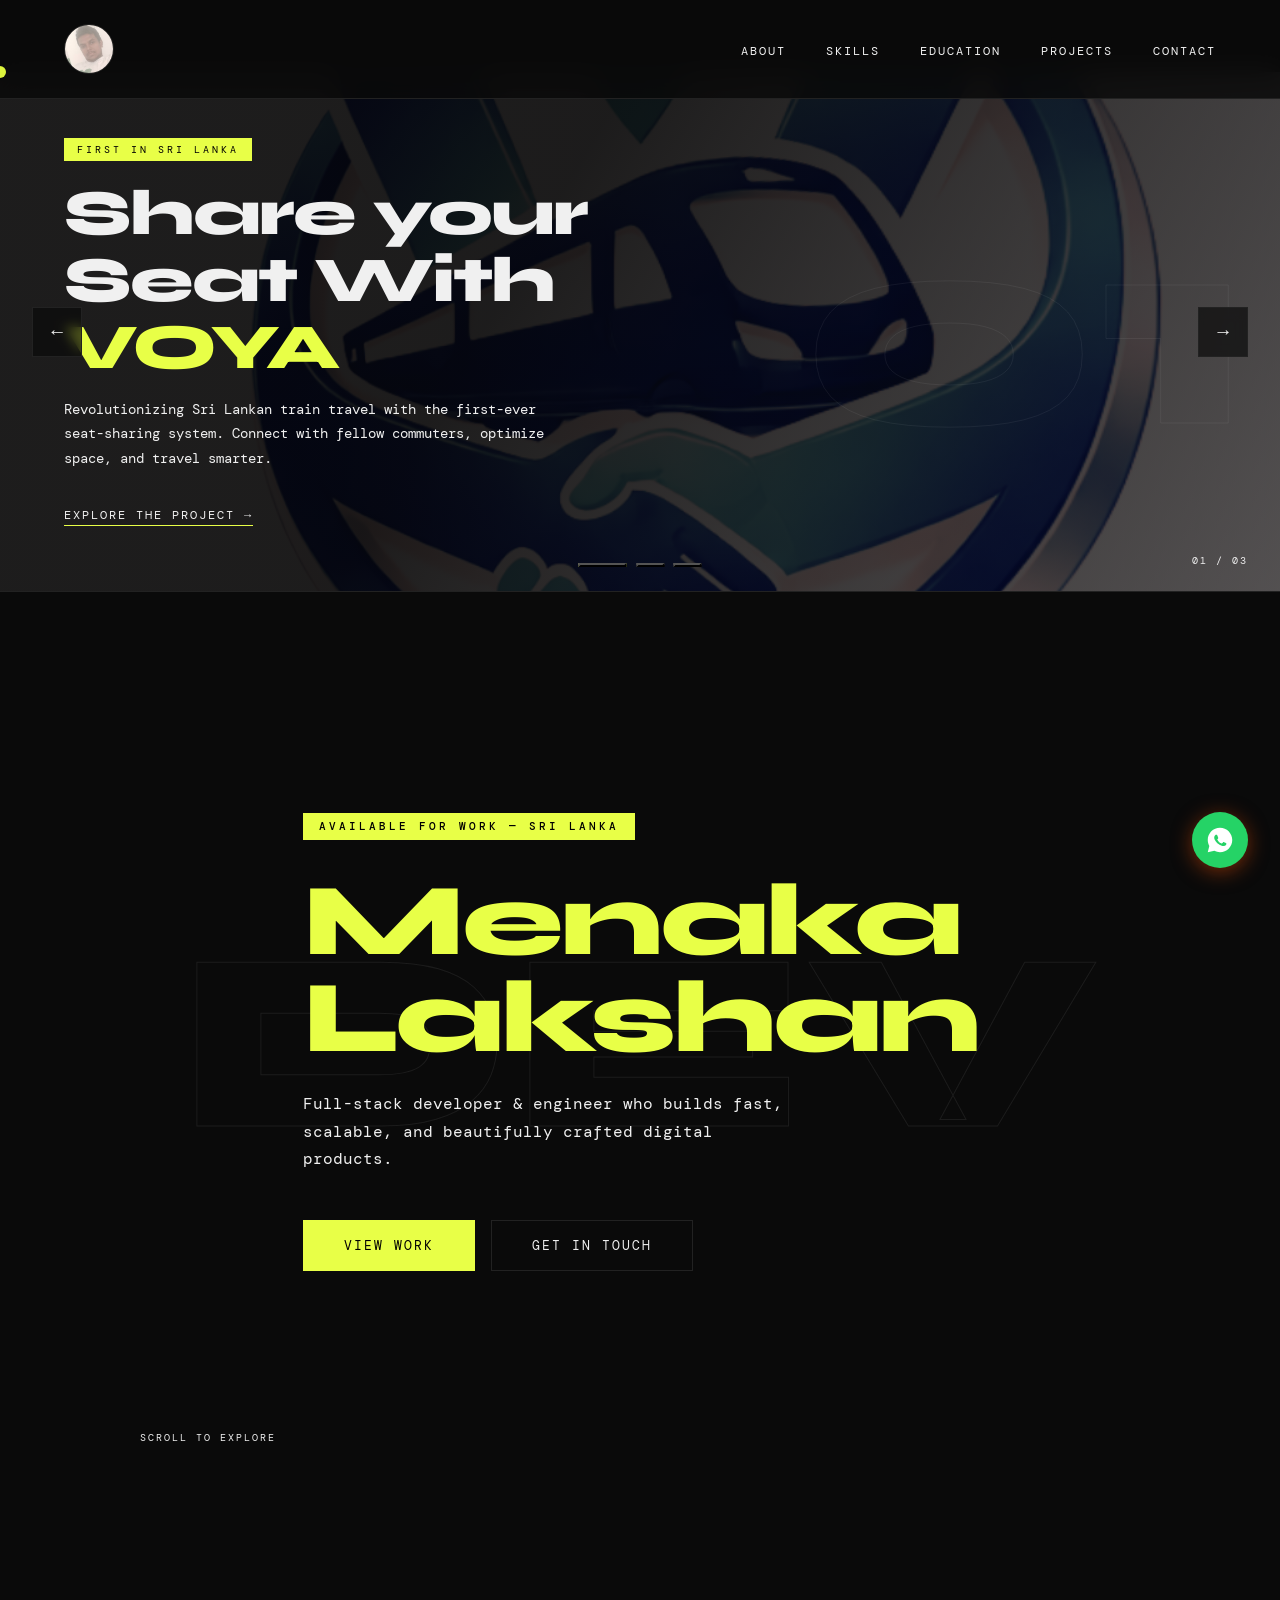
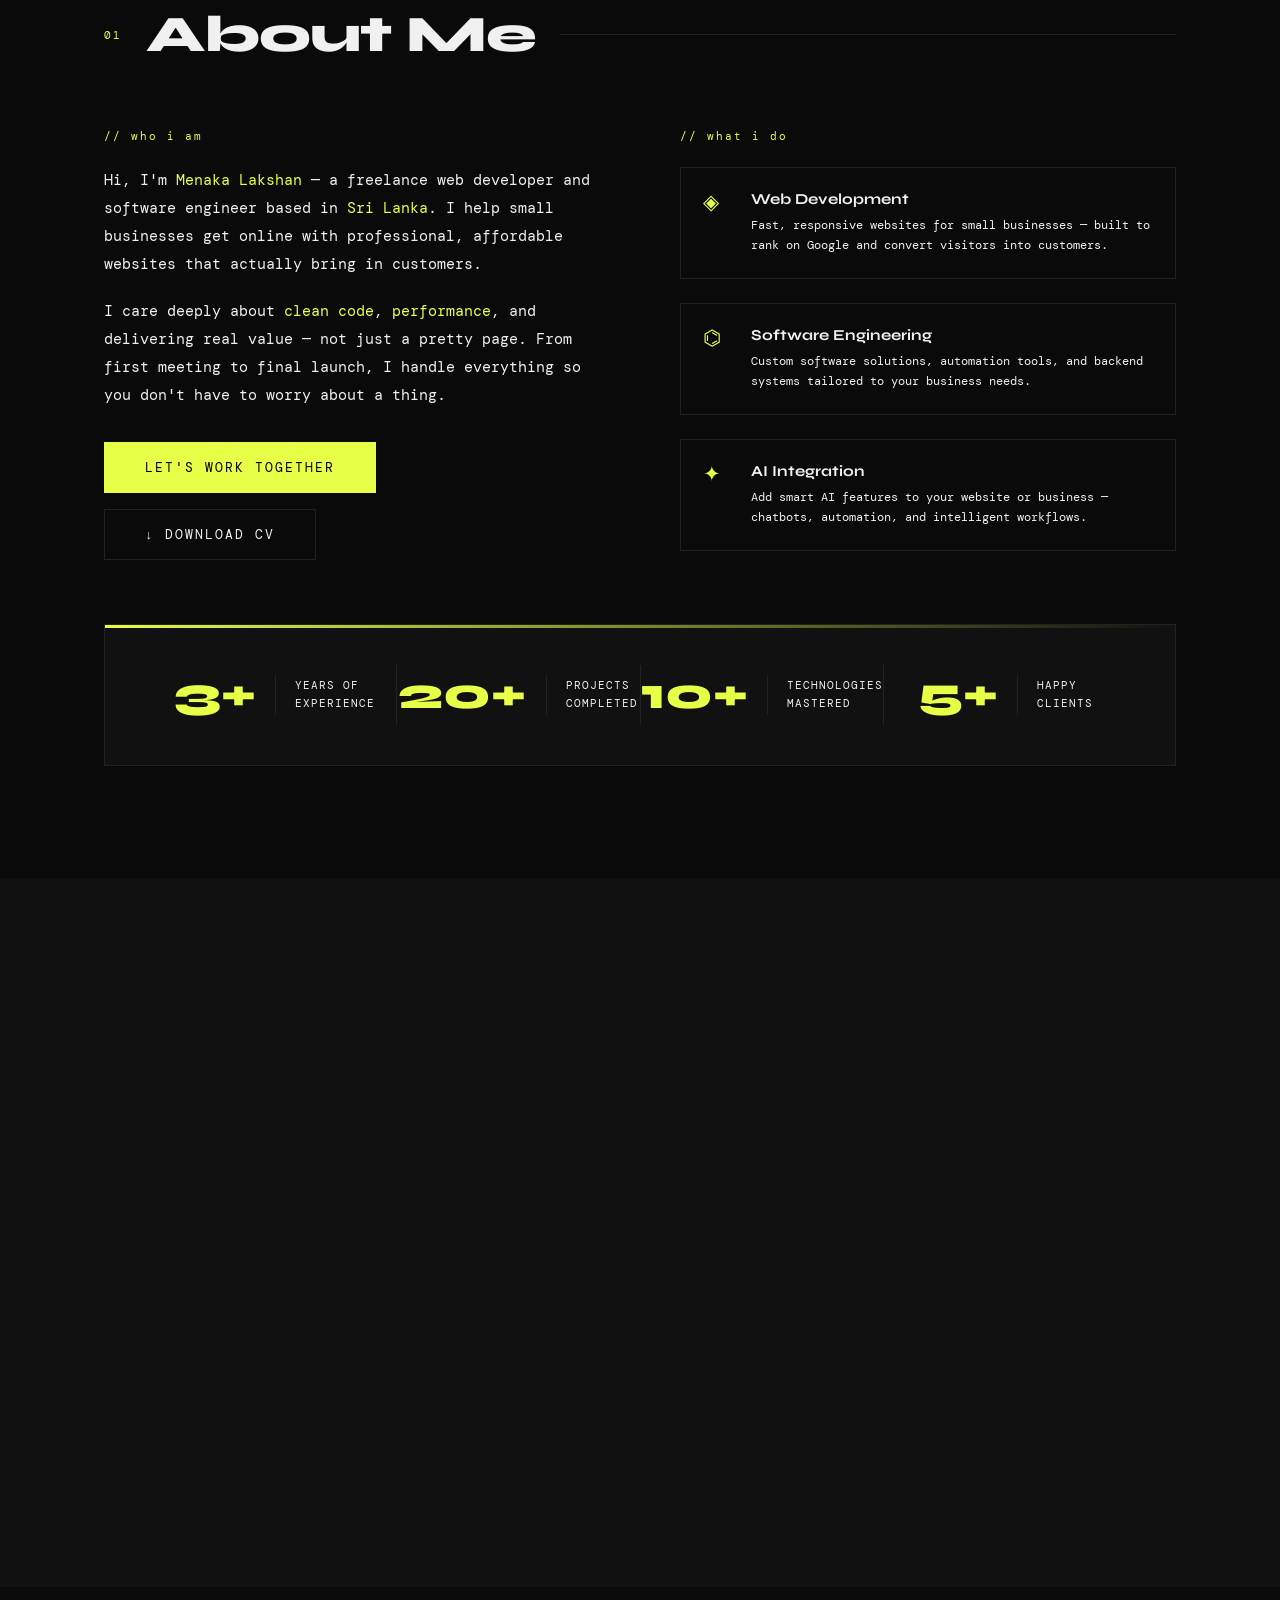
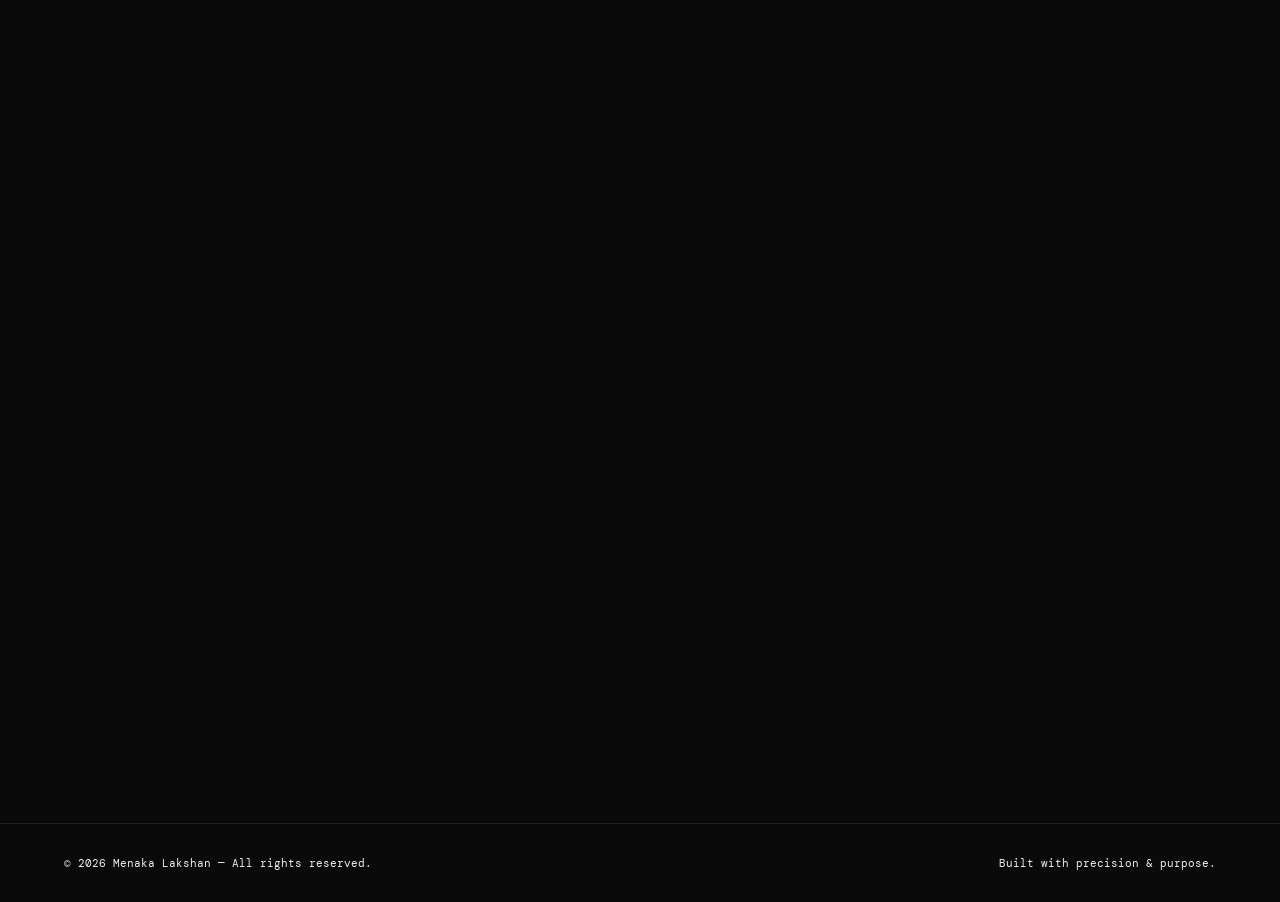
==== commit e0fc0f53: "edit contact us page and add watsapp button" ====
--- a/index.html
+++ b/index.html
@@ -167,6 +167,12 @@
 <script src="script.js" defer></script>
 <link rel="stylesheet" href="styles.css">
 </head>
+<!-- WhatsApp Floating Button -->
+<a href="https://wa.me/94761036155" target="_blank" class="wa-float" aria-label="Chat on WhatsApp">
+  <svg viewBox="0 0 32 32" width="28" height="28" fill="white">
+    <path d="M16 2C8.27 2 2 8.27 2 16c0 2.44.65 4.73 1.78 6.72L2 30l7.5-1.75A13.93 13.93 0 0 0 16 30c7.73 0 14-6.27 14-14S23.73 2 16 2zm7.26 19.26c-.3.84-1.77 1.6-2.44 1.67-.63.07-1.23.3-4.14-.86-3.5-1.38-5.74-4.97-5.91-5.2-.17-.23-1.38-1.84-1.38-3.51s.87-2.49 1.18-2.83c.3-.34.66-.43.88-.43l.63.01c.2 0 .47-.08.74.56.3.68 1.01 2.47 1.1 2.65.09.17.15.38.03.6-.12.23-.18.37-.35.57-.17.2-.36.44-.51.59-.17.17-.35.35-.15.69.2.34.9 1.48 1.93 2.4 1.33 1.18 2.45 1.55 2.79 1.72.34.17.54.14.74-.08.2-.23.87-1.01 1.1-1.35.23-.34.46-.28.77-.17.31.11 1.97.93 2.31 1.1.34.17.57.25.65.39.09.14.09.8-.21 1.64z"/>
+  </svg>
+</a>
 <body>
 
 <div class="cursor" id="cursor"></div>
@@ -274,7 +280,7 @@
   <!-- SEO: Full keyword-rich heading for Google -->
   <span class="sr-only">Menaka Lakshan – Freelance Web Developer &amp; Software Engineer in Sri Lanka</span>
   <!-- Visual display -->
-  <span aria-hidden="true">Menaka<br/><span class="accent">Lakshan</span><br/>HK.</span>
+  <span aria-hidden="true">Menaka<br/><span class="accent">Lakshan</span></span>
 </h1>
     <p class="hero-subtitle">
       Full-stack developer & engineer who builds fast, scalable, and beautifully crafted digital products.
@@ -518,13 +524,13 @@
   </div>
   <p class="contact-sub reveal">Open to full-time roles, freelance, and collaboration.</p>
   <div class="contact-links reveal">
-    <a href="/cdn-cgi/l/email-protection#047d6b71446169656d682a676b69" class="contact-link">
+    <a href="mailto:menakalakshan92@gmail.com" class="contact-link">
       <span>✉</span> <span class="__cf_email__" data-cfemail="f48d9b81b49199959d98da979b99">[email&#160;protected]</span>
     </a>
-    <a href="https://github.com/" target="_blank" class="contact-link">
+    <a href="https://github.com/menaka92" target="_blank" class="contact-link">
       <span>⌥</span> GitHub
     </a>
-    <a href="https://linkedin.com/" target="_blank" class="contact-link">
+    <a href="https://www.linkedin.com/in/hkmenaka" target="_blank" class="contact-link">
       <span>◈</span> LinkedIn
     </a>
     <a href="#" class="contact-link">
--- a/styles.css
+++ b/styles.css
@@ -162,7 +162,7 @@
     .carousel-slide:nth-child(3) .carousel-title em { color: #47b8ff; }
     .carousel-desc {
       font-size: 0.85rem;
-      color: var(--muted);
+      color: var(--text);
       line-height: 1.8;
       max-width: 480px;
       margin-bottom: 2rem;
@@ -211,7 +211,7 @@
     /* Slide counter */
     .carousel-counter {
       position: absolute; bottom: 1.5rem; right: 2rem;
-      font-size: 0.65rem; color: var(--muted); letter-spacing: 2px;
+      font-size: 0.65rem; color: var(var(--text)); letter-spacing: 2px;
       z-index: 10;
     }
 
@@ -266,7 +266,7 @@
     .hero-subtitle {
       margin-top: 1.5rem;
       font-size: 1rem;
-      color: var(--muted);
+      color: var(--text);
       max-width: 500px;
       line-height: 1.7;
       animation: fadeUp 0.6s 0.2s ease both;
@@ -289,16 +289,16 @@
     }
     .btn-primary { background: var(--accent); color: #000; }
     .btn-primary:hover { background: transparent; color: var(--accent); border-color: var(--accent); }
-    .btn-outline { border-color: var(--border); color: var(--muted); }
+    .btn-outline { border-color: var(--border); color: var(--text); }
     .btn-outline:hover { border-color: var(--accent); color: var(--accent); }
 
     .hero-scroll {
       position: absolute; bottom: 3rem; left: 4rem;
       display: flex; align-items: center; gap: 1rem;
-      font-size: 0.65rem; color: var(--muted); letter-spacing: 2px; text-transform: uppercase;
+      font-size: 0.65rem; color: var(var(--text)); letter-spacing: 2px; text-transform: uppercase;
       animation: fadeUp 0.6s 0.5s ease both;
     }
-    .scroll-line { width: 60px; height: 1px; background: var(--muted); }
+    .scroll-line { width: 60px; height: 1px; background: var(var(--text)); }
 
     @keyframes fadeUp {
       from { opacity: 0; transform: translateY(30px); }
@@ -341,7 +341,7 @@
     /* Bio */
     .about-bio p {
       font-size: 0.92rem; line-height: 1.9;
-      color: #aaa; margin-bottom: 1.2rem;
+      color:var(--text); margin-bottom: 1.2rem;
     }
     .about-bio p span { color: var(--accent); }
     .about-actions {
@@ -377,7 +377,7 @@
       margin-bottom: 0.4rem; color: var(--text);
     }
     .service-desc {
-      font-size: 0.75rem; color: var(--muted); line-height: 1.7;
+      font-size: 0.75rem; color: var(var(--text)); line-height: 1.7;
     }
 
     /* Stats bar */
@@ -412,7 +412,7 @@
       background: var(--border);
     }
     .stat-label {
-      font-size: 0.7rem; color: var(--muted);
+      font-size: 0.7rem; color: var(var(--text));
       letter-spacing: 1px; line-height: 1.6;
       text-transform: uppercase;
     }
@@ -445,7 +445,7 @@
     }
     .skill-cat-title::before {
       content: '//';
-      color: var(--muted);
+      color: var(var(--text));
       font-weight: 400;
     }
     .skill-tags { display: flex; flex-wrap: wrap; gap: 0.5rem; }
@@ -454,7 +454,7 @@
       border: 1px solid var(--border);
       padding: 0.3rem 0.75rem;
       font-size: 0.7rem;
-      color: #aaa;
+      color:var(--text);
       transition: all 0.2s;
     }
     .skill-tag:hover { border-color: var(--accent); color: var(--accent); }
@@ -484,9 +484,9 @@
       margin-bottom: 0.3rem;
     }
     .edu-school { color: var(--accent); font-size: 0.85rem; margin-bottom: 0.5rem; }
-    .edu-desc { color: var(--muted); font-size: 0.78rem; line-height: 1.7; }
+    .edu-desc { color: var(var(--text)); font-size: 0.78rem; line-height: 1.7; }
     .edu-year {
-      font-size: 0.7rem; color: var(--muted);
+      font-size: 0.7rem; color: var(var(--text));
       border: 1px solid var(--border);
       padding: 0.3rem 0.75rem;
       white-space: nowrap; height: fit-content;
@@ -505,7 +505,7 @@
     }
     .project-card:hover { border-color: var(--accent); transform: translateY(-6px); }
     .project-num {
-      font-size: 0.65rem; color: var(--muted); letter-spacing: 2px; margin-bottom: 1rem;
+      font-size: 0.65rem; color: var(var(--text)); letter-spacing: 2px; margin-bottom: 1rem;
     }
     .project-title {
       font-family: 'Syne', sans-serif;
@@ -556,11 +556,11 @@
       margin-bottom: 1rem;
     }
     .contact-headline span { color: var(--accent); }
-    .contact-sub { color: var(--muted); font-size: 0.9rem; margin-bottom: 3rem; }
+    .contact-sub { color: var(var(--text)); font-size: 0.9rem; margin-bottom: 3rem; }
     .contact-links { display: flex; justify-content: center; gap: 1.5rem; flex-wrap: wrap; }
     .contact-link {
       display: flex; align-items: center; gap: 0.75rem;
-      color: var(--muted); text-decoration: none;
+      color: var(var(--text)); text-decoration: none;
       border: 1px solid var(--border);
       padding: 1rem 2rem;
       font-size: 0.8rem;
@@ -573,7 +573,7 @@
       border-top: 1px solid var(--border);
       padding: 2rem 4rem;
       display: flex; justify-content: space-between; align-items: center;
-      color: var(--muted); font-size: 0.7rem;
+      color: var(var(--text)); font-size: 0.7rem;
     }
 
 
@@ -779,3 +779,25 @@
       .cursor { display: none; }
       body { cursor: auto; }
     }
+/* WhatsApp Float Button */
+.wa-float {
+  position: fixed;
+  bottom: 2rem;
+  right: 2rem;
+  width: 56px;
+  height: 56px;
+  background: #25D366;
+  border-radius: 50%;
+  display: flex;
+  align-items: center;
+  justify-content: center;
+  box-shadow: 0 4px 20px rgba(190, 65, 6, 0.6);
+  z-index: 9999;
+  transition: all 0.3s;
+  text-decoration: none;
+}
+
+.wa-float:hover {
+  transform: scale(1.1);
+  box-shadow: 0 6px 28px rgba(37, 211, 102, 0.6);
+}
